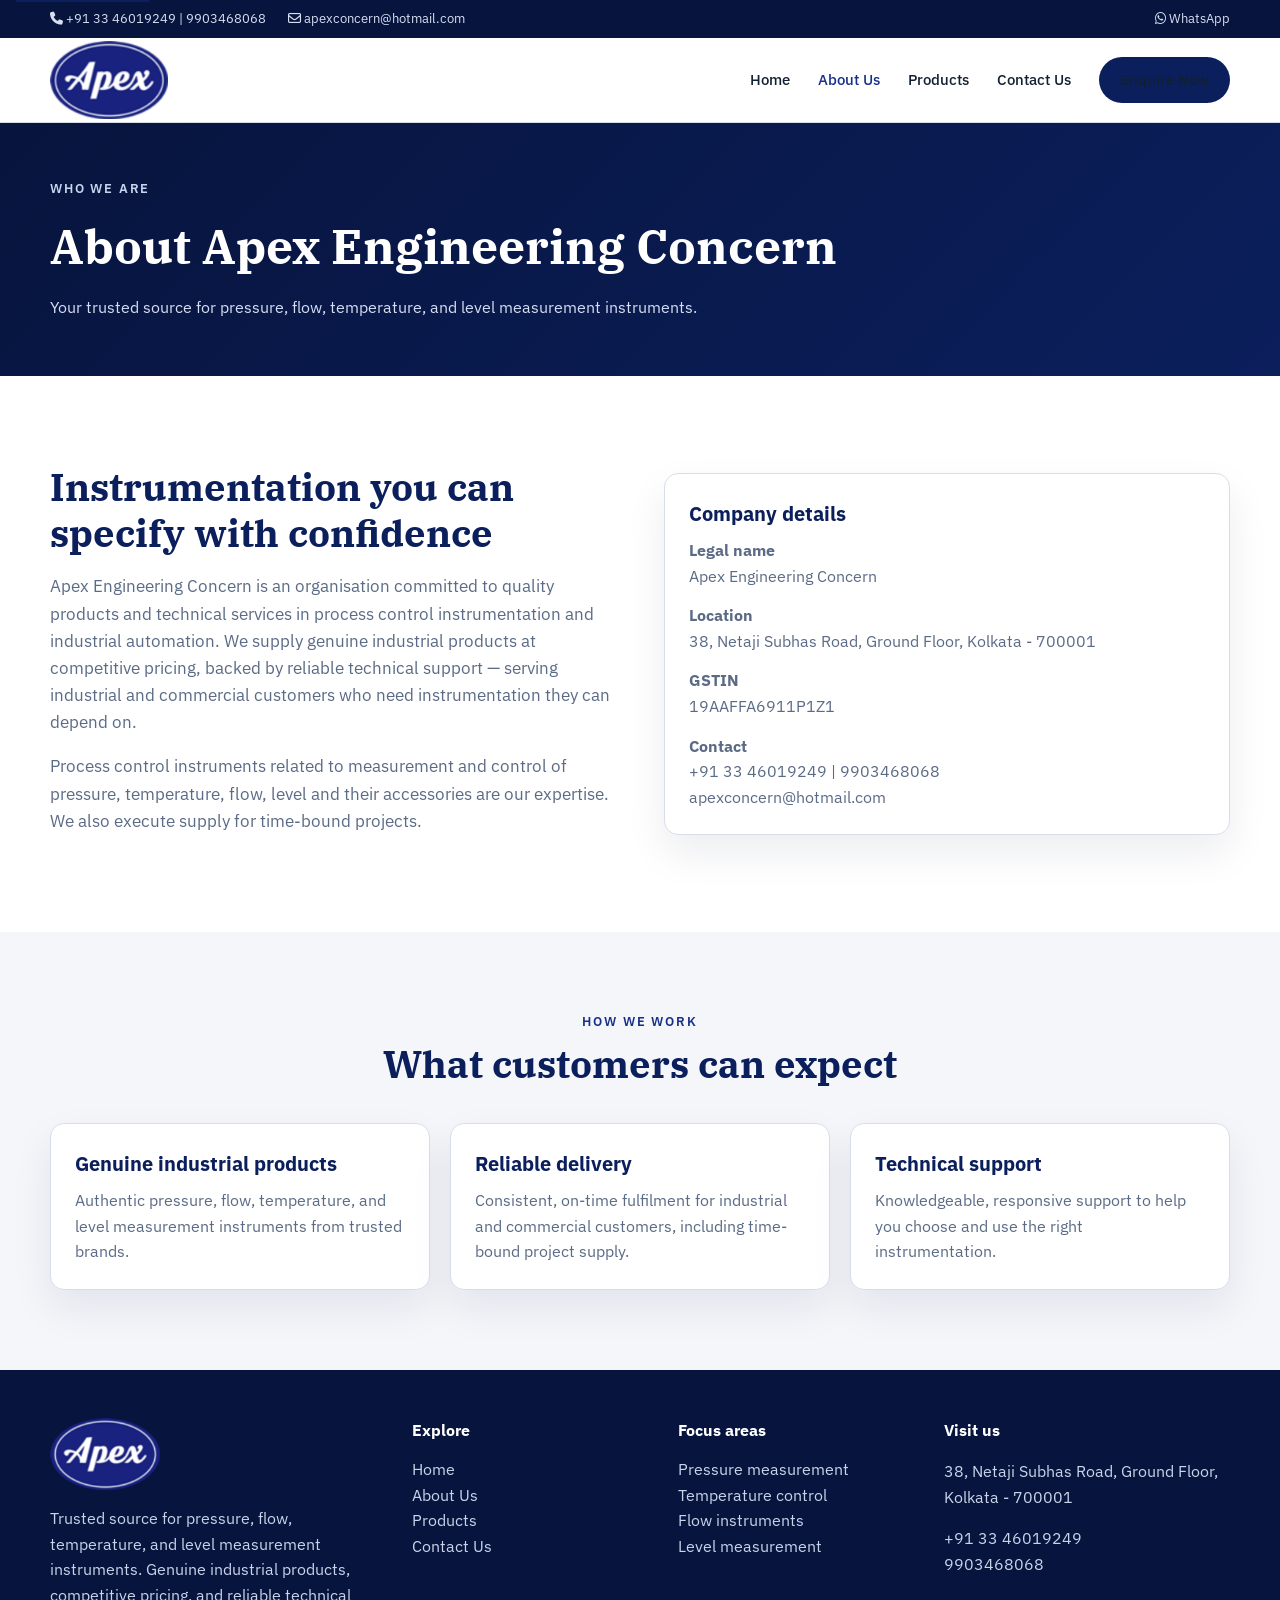
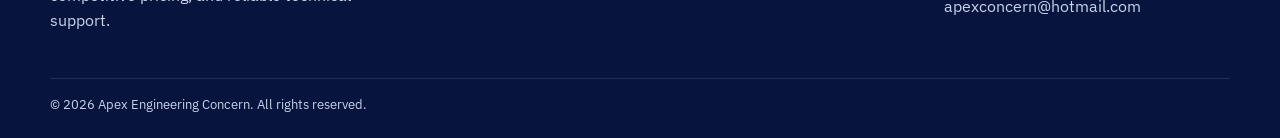
==== about.html @ d2f8d73d "Initial Push" ====
<!DOCTYPE html>
<html lang="en">
<head>
  <meta charset="UTF-8">
  <meta name="viewport" content="width=device-width, initial-scale=1.0">
  <meta name="description" content="About Apex Engineering Concern — Kolkata supplier of pressure, flow, temperature and level measurement instruments.">
  <title>About Us | Apex Engineering Concern</title>
  <link rel="icon" type="image/png" href="images/brand/favicon.png">
  <link rel="preconnect" href="https://fonts.googleapis.com">
  <link rel="preconnect" href="https://fonts.gstatic.com" crossorigin>
  <link href="https://fonts.googleapis.com/css2?family=IBM+Plex+Sans:wght@400;500;600;700&family=IBM+Plex+Serif:wght@500;600&display=swap" rel="stylesheet">
  <link rel="stylesheet" href="https://cdnjs.cloudflare.com/ajax/libs/font-awesome/6.5.2/css/all.min.css">
  <link rel="stylesheet" href="css/style.css">
</head>
<body data-page="about">
  <div id="site-header"></div>

  <main id="main">
    <section class="page-hero">
      <div class="container">
        <div class="kicker" style="color:#c9d4ee;">Who we are</div>
        <h1>About Apex Engineering Concern</h1>
        <p>Your trusted source for pressure, flow, temperature, and level measurement instruments.</p>
      </div>
    </section>

    <section class="section">
      <div class="container split">
        <div>
          <h2>Instrumentation you can specify with confidence</h2>
          <p class="lead">Apex Engineering Concern is an organisation committed to quality products and technical services in process control instrumentation and industrial automation. We supply genuine industrial products at competitive pricing, backed by reliable technical support — serving industrial and commercial customers who need instrumentation they can depend on.</p>
          <p class="lead">Process control instruments related to measurement and control of pressure, temperature, flow, level and their accessories are our expertise. We also execute supply for time-bound projects.</p>
        </div>
        <div class="card info-card">
          <h3>Company details</h3>
          <p><strong>Legal name</strong><br>Apex Engineering Concern</p>
          <p style="margin-top:14px;"><strong>Location</strong><br>38, Netaji Subhas Road, Ground Floor, Kolkata - 700001</p>
          <p style="margin-top:14px;"><strong>GSTIN</strong><br>19AAFFA6911P1Z1</p>
          <p style="margin-top:14px;"><strong>Contact</strong><br>+91 33 46019249 | 9903468068<br>apexconcern@hotmail.com</p>
        </div>
      </div>
    </section>

    <section class="section bg-paper">
      <div class="container">
        <div class="section-head center">
          <div class="kicker">How we work</div>
          <h2>What customers can expect</h2>
        </div>
        <div class="cards-3">
          <article class="card capability">
            <h3>Genuine industrial products</h3>
            <p>Authentic pressure, flow, temperature, and level measurement instruments from trusted brands.</p>
          </article>
          <article class="card capability">
            <h3>Reliable delivery</h3>
            <p>Consistent, on-time fulfilment for industrial and commercial customers, including time-bound project supply.</p>
          </article>
          <article class="card capability">
            <h3>Technical support</h3>
            <p>Knowledgeable, responsive support to help you choose and use the right instrumentation.</p>
          </article>
        </div>
      </div>
    </section>
  </main>

  <div id="site-footer"></div>
  <script src="js/main.js"></script>
</body>
</html>
---- css/style.css ----
:root {
  --navy: #0b1f5c;
  --navy-deep: #07143d;
  --navy-mid: #16308a;
  --blue: #1d4ed8;
  --steel: #5b6b86;
  --ink: #122033;
  --paper: #f4f6fa;
  --line: #d8dee9;
  --white: #ffffff;
  --accent: #c9a227;
  --radius: 14px;
  --shadow: 0 18px 40px rgba(7, 20, 61, 0.08);
  --container: 1180px;
  --header-h: 84px;
  --font: "IBM Plex Sans", "Segoe UI", sans-serif;
  --serif: "IBM Plex Serif", Georgia, serif;
}

*,
*::before,
*::after {
  box-sizing: border-box;
}

html {
  scroll-behavior: smooth;
}

body {
  margin: 0;
  font-family: var(--font);
  color: var(--ink);
  background: var(--white);
  line-height: 1.6;
}

img {
  max-width: 100%;
  display: block;
}

a {
  color: inherit;
  text-decoration: none;
}

ul {
  margin: 0;
  padding: 0;
  list-style: none;
}

button,
input,
select,
textarea {
  font: inherit;
}

.container {
  width: min(calc(100% - 40px), var(--container));
  margin-inline: auto;
}

.skip-link {
  position: absolute;
  left: 16px;
  top: -40px;
  z-index: 100;
  background: var(--navy);
  color: var(--white);
  padding: 8px 12px;
}

.skip-link:focus {
  top: 12px;
}

/* Top bar */
.topbar {
  background: var(--navy-deep);
  color: #d7def0;
  font-size: 13px;
}

.topbar-inner {
  display: flex;
  justify-content: space-between;
  gap: 16px;
  align-items: center;
  min-height: 38px;
}

.topbar a:hover {
  color: var(--white);
}

.topbar-links {
  display: flex;
  gap: 22px;
  flex-wrap: wrap;
}

/* Header */
.site-header {
  position: sticky;
  top: 0;
  z-index: 50;
  background: rgba(255, 255, 255, 0.96);
  backdrop-filter: blur(10px);
  border-bottom: 1px solid var(--line);
}

.header-inner {
  display: flex;
  align-items: center;
  justify-content: space-between;
  min-height: var(--header-h);
  gap: 24px;
}

.brand {
  display: flex;
  align-items: center;
  gap: 12px;
}

.brand img {
  width: 118px;
  height: auto;
}

.brand-copy {
  display: none;
}

.brand-name {
  font-family: var(--serif);
  font-size: 17px;
  font-weight: 600;
  color: var(--navy);
  line-height: 1.2;
}

.brand-tag {
  font-size: 12px;
  color: var(--steel);
}

.nav-toggle {
  display: none;
  width: 42px;
  height: 42px;
  border: 1px solid var(--line);
  background: var(--white);
  border-radius: 10px;
  cursor: pointer;
}

.nav-toggle span,
.nav-toggle span::before,
.nav-toggle span::after {
  display: block;
  width: 18px;
  height: 2px;
  background: var(--navy);
  margin: 0 auto;
  position: relative;
}

.nav-toggle span::before,
.nav-toggle span::after {
  content: "";
  position: absolute;
  left: 0;
}

.nav-toggle span::before {
  top: -6px;
}

.nav-toggle span::after {
  top: 6px;
}

.site-nav {
  display: flex;
  align-items: center;
  gap: 28px;
}

.site-nav a {
  font-size: 15px;
  font-weight: 500;
  color: var(--ink);
}

.site-nav a:hover,
.site-nav a.is-active {
  color: var(--navy-mid);
}

.btn {
  display: inline-flex;
  align-items: center;
  justify-content: center;
  gap: 8px;
  min-height: 46px;
  padding: 0 20px;
  border-radius: 999px;
  border: 1px solid transparent;
  font-weight: 600;
  cursor: pointer;
  transition: 0.2s ease;
}

.btn-primary {
  background: var(--navy);
  color: var(--white);
}

.btn-primary:hover {
  background: var(--navy-mid);
}

.btn-ghost {
  border-color: rgba(255, 255, 255, 0.35);
  color: var(--white);
}

.btn-ghost:hover {
  background: rgba(255, 255, 255, 0.1);
}

.btn-outline {
  border-color: var(--navy);
  color: var(--navy);
  background: transparent;
}

.btn-outline:hover {
  background: var(--navy);
  color: var(--white);
}

.btn-light {
  background: var(--white);
  color: var(--navy);
}

/* Hero */
.hero {
  position: relative;
  background:
    radial-gradient(circle at 80% 20%, rgba(29, 78, 216, 0.28), transparent 28%),
    linear-gradient(135deg, var(--navy-deep) 0%, var(--navy) 58%, #1a3a8f 100%);
  color: var(--white);
  overflow: hidden;
}

.hero::after {
  content: "";
  position: absolute;
  inset: 0;
  background-image: linear-gradient(rgba(255, 255, 255, 0.04) 1px, transparent 1px),
    linear-gradient(90deg, rgba(255, 255, 255, 0.04) 1px, transparent 1px);
  background-size: 42px 42px;
  pointer-events: none;
}

.hero-inner {
  position: relative;
  z-index: 1;
  display: grid;
  grid-template-columns: 1.15fr 0.85fr;
  gap: 48px;
  align-items: center;
  padding: 84px 0 72px;
}

.eyebrow {
  display: inline-block;
  margin-bottom: 14px;
  padding: 6px 12px;
  border: 1px solid rgba(255, 255, 255, 0.22);
  border-radius: 999px;
  font-size: 12px;
  letter-spacing: 0.12em;
  text-transform: uppercase;
  color: #d7e3ff;
}

.hero h1 {
  margin: 0 0 16px;
  font-family: var(--serif);
  font-size: clamp(34px, 5vw, 56px);
  line-height: 1.12;
  font-weight: 600;
}

.hero p {
  margin: 0 0 28px;
  max-width: 560px;
  color: #d5def3;
  font-size: 18px;
}

.hero-actions {
  display: flex;
  flex-wrap: wrap;
  gap: 12px;
}

.hero-panel {
  background: rgba(255, 255, 255, 0.08);
  border: 1px solid rgba(255, 255, 255, 0.14);
  border-radius: 20px;
  padding: 22px;
  backdrop-filter: blur(8px);
}

.hero-grid {
  display: grid;
  grid-template-columns: 1fr 1fr;
  gap: 12px;
}

.stat {
  background: rgba(7, 20, 61, 0.28);
  border-radius: 14px;
  padding: 16px;
}

.stat strong {
  display: block;
  font-size: 22px;
  margin-bottom: 4px;
}

.stat span {
  font-size: 13px;
  color: #c9d4ee;
}

/* Sections */
.section {
  padding: 80px 0;
}

.section-head {
  max-width: 680px;
  margin-bottom: 36px;
}

.section-head.center {
  margin-inline: auto;
  text-align: center;
}

.kicker {
  color: var(--navy-mid);
  font-size: 13px;
  font-weight: 600;
  letter-spacing: 0.14em;
  text-transform: uppercase;
}

h2 {
  margin: 8px 0 12px;
  font-family: var(--serif);
  font-size: clamp(28px, 3vw, 40px);
  line-height: 1.2;
  color: var(--navy);
}

.lead {
  color: var(--steel);
  font-size: 17px;
}

.bg-paper {
  background: var(--paper);
}

.cards-4,
.cards-3,
.cards-2 {
  display: grid;
  gap: 20px;
}

.cards-4 {
  grid-template-columns: repeat(4, 1fr);
}

.cards-3 {
  grid-template-columns: repeat(3, 1fr);
}

.cards-2 {
  grid-template-columns: repeat(2, 1fr);
}

.card {
  background: var(--white);
  border: 1px solid var(--line);
  border-radius: var(--radius);
  box-shadow: var(--shadow);
}

.capability {
  padding: 24px;
}

.capability-icon {
  width: 46px;
  height: 46px;
  display: grid;
  place-items: center;
  margin-bottom: 16px;
  border-radius: 12px;
  background: #e8eefc;
  color: var(--navy);
  font-weight: 700;
}

.capability h3,
.product-card h3,
.info-card h3 {
  margin: 0 0 8px;
  font-size: 20px;
  color: var(--navy);
}

.capability p,
.product-card p,
.info-card p {
  margin: 0;
  color: var(--steel);
}

.product-card {
  overflow: hidden;
  display: flex;
  flex-direction: column;
}

.product-media {
  height: 210px;
  background: #eef2f8;
  display: grid;
  place-items: center;
  padding: 18px;
}

.product-media img {
  max-height: 174px;
  width: auto;
  object-fit: contain;
}

.product-body {
  padding: 20px 20px 22px;
  display: flex;
  flex-direction: column;
  gap: 10px;
  flex: 1;
}

.product-cat {
  font-size: 12px;
  font-weight: 600;
  letter-spacing: 0.08em;
  text-transform: uppercase;
  color: var(--navy-mid);
}

.product-body .btn {
  margin-top: auto;
  align-self: flex-start;
}

.split {
  display: grid;
  grid-template-columns: 1fr 1fr;
  gap: 48px;
  align-items: center;
}

.checklist {
  display: grid;
  gap: 12px;
  margin-top: 22px;
}

.checklist li {
  display: flex;
  gap: 10px;
  align-items: flex-start;
}

.checklist i {
  color: var(--navy-mid);
  margin-top: 3px;
}

.page-hero {
  background: linear-gradient(135deg, var(--navy-deep), var(--navy));
  color: var(--white);
  padding: 56px 0;
}

.page-hero h1 {
  margin: 8px 0 10px;
  font-family: var(--serif);
  font-size: clamp(32px, 4vw, 48px);
}

.page-hero p {
  margin: 0;
  max-width: 680px;
  color: #d5def3;
}

.info-card {
  padding: 24px;
}

.contact-grid {
  display: grid;
  grid-template-columns: 0.9fr 1.1fr;
  gap: 28px;
}

.enquiry-form {
  padding: 28px;
}

.form-row {
  display: grid;
  grid-template-columns: 1fr 1fr;
  gap: 14px;
}

.field {
  display: flex;
  flex-direction: column;
  gap: 6px;
  margin-bottom: 14px;
}

.field label {
  font-size: 14px;
  font-weight: 600;
}

.field input,
.field select,
.field textarea {
  width: 100%;
  border: 1px solid var(--line);
  border-radius: 10px;
  padding: 12px 13px;
  background: var(--white);
}

.field textarea {
  min-height: 130px;
  resize: vertical;
}

.form-note {
  display: none;
  margin-top: 12px;
  color: #0f6b3a;
  font-weight: 600;
}

.form-note.is-visible {
  display: block;
}

.map-wrap {
  margin-top: 28px;
  border-radius: var(--radius);
  overflow: hidden;
  border: 1px solid var(--line);
  min-height: 280px;
}

.map-wrap iframe {
  width: 100%;
  height: 320px;
  border: 0;
}

.site-footer {
  background: var(--navy-deep);
  color: #c9d3ea;
  padding: 48px 0 22px;
}

.footer-grid {
  display: grid;
  grid-template-columns: 1.4fr 1fr 1fr 1.2fr;
  gap: 28px;
}

.site-footer h3 {
  margin: 0 0 14px;
  color: var(--white);
  font-size: 16px;
}

.site-footer a:hover,
.site-footer p a:hover {
  color: var(--white);
}

.footer-brand img {
  width: 110px;
  margin-bottom: 14px;
}

.legal {
  margin-top: 28px;
  padding-top: 16px;
  border-top: 1px solid rgba(255, 255, 255, 0.1);
  font-size: 13px;
}

@media (max-width: 980px) {
  .hero-inner,
  .split,
  .contact-grid,
  .cards-4,
  .cards-3,
  .footer-grid {
    grid-template-columns: 1fr 1fr;
  }

  .brand-copy {
    display: block;
  }
}

@media (max-width: 760px) {
  .topbar-inner,
  .header-inner {
    min-height: auto;
  }

  .topbar-inner {
    padding: 8px 0;
    flex-direction: column;
    align-items: flex-start;
  }

  .nav-toggle {
    display: grid;
    place-items: center;
  }

  .site-nav {
    display: none;
    position: absolute;
    left: 0;
    right: 0;
    top: 100%;
    background: var(--white);
    border-bottom: 1px solid var(--line);
    padding: 16px 20px 20px;
    flex-direction: column;
    align-items: stretch;
    gap: 14px;
  }

  .site-nav.is-open {
    display: flex;
  }

  .hero-inner,
  .split,
  .contact-grid,
  .cards-4,
  .cards-3,
  .cards-2,
  .form-row,
  .footer-grid,
  .hero-grid {
    grid-template-columns: 1fr;
  }

  .hero-inner,
  .section {
    padding-top: 48px;
    padding-bottom: 48px;
  }

  .brand-copy {
    display: none;
  }
}
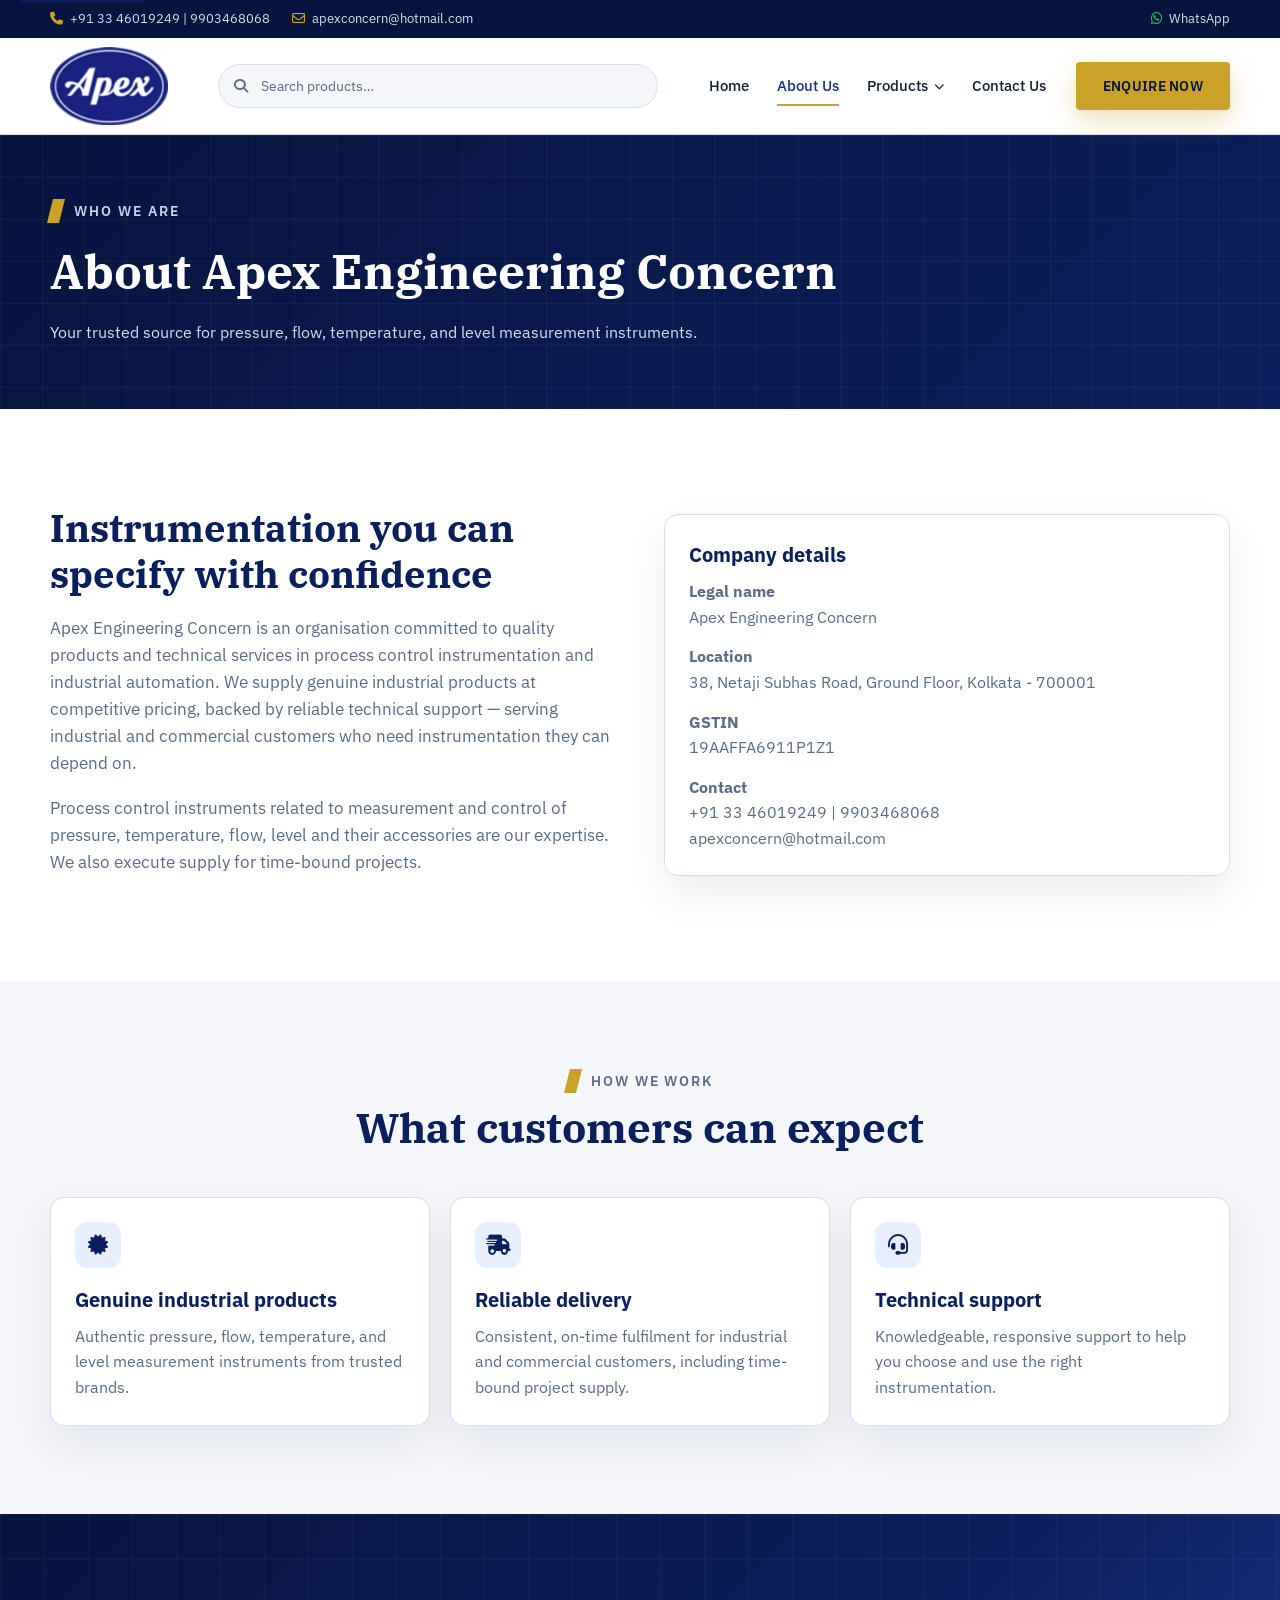
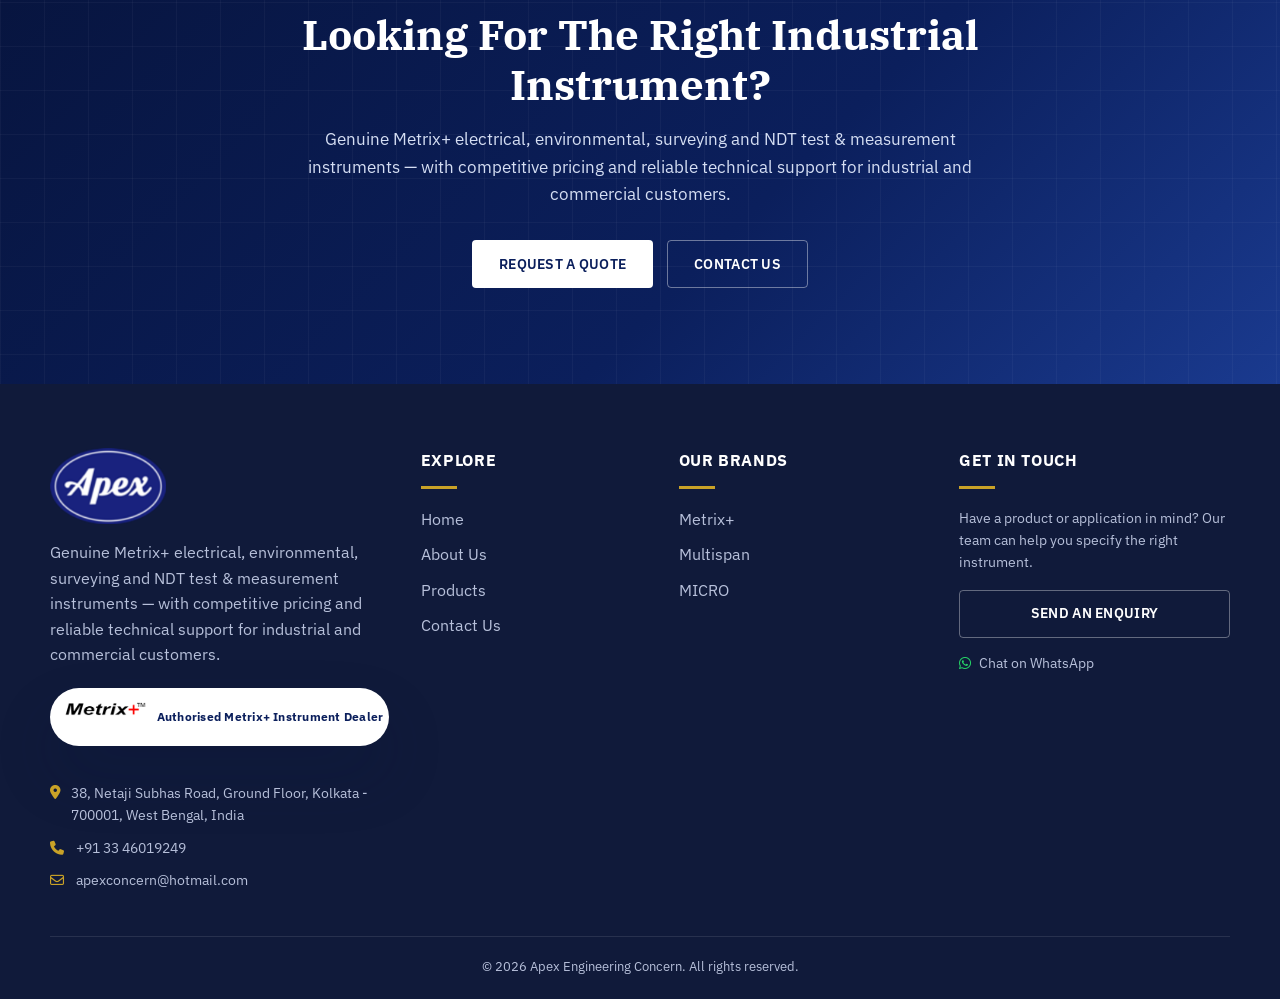
==== commit 2da85478: "updated" ====
--- a/about.html
+++ b/about.html
@@ -8,9 +8,9 @@
   <link rel="icon" type="image/png" href="images/brand/favicon.png">
   <link rel="preconnect" href="https://fonts.googleapis.com">
   <link rel="preconnect" href="https://fonts.gstatic.com" crossorigin>
-  <link href="https://fonts.googleapis.com/css2?family=IBM+Plex+Sans:wght@400;500;600;700&family=IBM+Plex+Serif:wght@500;600&display=swap" rel="stylesheet">
+  <link href="https://fonts.googleapis.com/css2?family=IBM+Plex+Sans:wght@400;500;600;700&family=IBM+Plex+Serif:wght@500;600;700&display=swap" rel="stylesheet">
   <link rel="stylesheet" href="https://cdnjs.cloudflare.com/ajax/libs/font-awesome/6.5.2/css/all.min.css">
-  <link rel="stylesheet" href="css/style.css">
+  <link rel="stylesheet" href="css/style.css?v=1788582566">
 </head>
 <body data-page="about">
   <div id="site-header"></div>
@@ -18,7 +18,7 @@
   <main id="main">
     <section class="page-hero">
       <div class="container">
-        <div class="kicker" style="color:#c9d4ee;">Who we are</div>
+        <div class="eyebrow-row"><span class="slash" aria-hidden="true"></span><span class="eyebrow-text" style="color:#c9d4ee;">Who We Are</span></div>
         <h1>About Apex Engineering Concern</h1>
         <p>Your trusted source for pressure, flow, temperature, and level measurement instruments.</p>
       </div>
@@ -43,29 +43,38 @@
 
     <section class="section bg-paper">
       <div class="container">
-        <div class="section-head center">
-          <div class="kicker">How we work</div>
+        <div class="section-heading is-center">
+          <div class="eyebrow-row"><span class="slash" aria-hidden="true"></span><span class="eyebrow-text">How We Work</span></div>
           <h2>What customers can expect</h2>
         </div>
         <div class="cards-3">
-          <article class="card capability">
+          <article class="card capability reveal">
+            <div class="capability-icon"><i class="fa-solid fa-certificate"></i></div>
             <h3>Genuine industrial products</h3>
             <p>Authentic pressure, flow, temperature, and level measurement instruments from trusted brands.</p>
           </article>
-          <article class="card capability">
+          <article class="card capability reveal" style="transition-delay:90ms">
+            <div class="capability-icon"><i class="fa-solid fa-truck-fast"></i></div>
             <h3>Reliable delivery</h3>
             <p>Consistent, on-time fulfilment for industrial and commercial customers, including time-bound project supply.</p>
           </article>
-          <article class="card capability">
+          <article class="card capability reveal" style="transition-delay:180ms">
+            <div class="capability-icon"><i class="fa-solid fa-headset"></i></div>
             <h3>Technical support</h3>
             <p>Knowledgeable, responsive support to help you choose and use the right instrumentation.</p>
           </article>
         </div>
       </div>
     </section>
+
+    <div id="cta-band-mount"></div>
   </main>
 
   <div id="site-footer"></div>
-  <script src="js/main.js"></script>
+
+  <script src="js/data.js?v=1788582566"></script>
+  <script src="js/render.js?v=1788582566"></script>
+  <script src="js/main.js?v=1788582566"></script>
+  <script src="js/interactions.js?v=1788582566"></script>
 </body>
 </html>
--- a/css/style.css
+++ b/css/style.css
@@ -9,10 +9,17 @@
   --line: #d8dee9;
   --white: #ffffff;
   --accent: #c9a227;
+  --accent-light: #e4c766;
+  --dark: #0e1730;
+  --dark-2: #101c3d;
   --radius: 14px;
+  --radius-sm: 8px;
   --shadow: 0 18px 40px rgba(7, 20, 61, 0.08);
+  --shadow-lg: 0 30px 60px rgba(7, 20, 61, 0.18);
   --container: 1180px;
-  --header-h: 84px;
+  --header-h: 96px;
+  --header-h-scrolled: 72px;
+  --ease: cubic-bezier(0.22, 1, 0.36, 1);
   --font: "IBM Plex Sans", "Segoe UI", sans-serif;
   --serif: "IBM Plex Serif", Georgia, serif;
 }
@@ -33,6 +40,7 @@
   color: var(--ink);
   background: var(--white);
   line-height: 1.6;
+  overflow-x: hidden;
 }
 
 img {
@@ -58,6 +66,10 @@
   font: inherit;
 }
 
+button {
+  cursor: pointer;
+}
+
 .container {
   width: min(calc(100% - 40px), var(--container));
   margin-inline: auto;
@@ -67,17 +79,26 @@
   position: absolute;
   left: 16px;
   top: -40px;
-  z-index: 100;
+  z-index: 200;
   background: var(--navy);
   color: var(--white);
   padding: 8px 12px;
+  border-radius: var(--radius-sm);
 }
 
 .skip-link:focus {
   top: 12px;
 }
 
-/* Top bar */
+/* ============ Section anchors offset for sticky header ============ */
+#capabilities,
+#categories,
+#featured-products,
+.category-card {
+  scroll-margin-top: var(--header-h-scrolled);
+}
+
+/* ============ Top bar ============ */
 .topbar {
   background: var(--navy-deep);
   color: #d7def0;
@@ -92,8 +113,12 @@
   min-height: 38px;
 }
 
+.topbar a {
+  transition: color 0.2s var(--ease);
+}
+
 .topbar a:hover {
-  color: var(--white);
+  color: var(--accent-light);
 }
 
 .topbar-links {
@@ -102,14 +127,29 @@
   flex-wrap: wrap;
 }
 
-/* Header */
+.topbar-links i {
+  color: var(--accent);
+  margin-right: 4px;
+}
+
+.topbar-whatsapp i {
+  color: #25d366;
+  margin-right: 4px;
+}
+
+/* ============ Header ============ */
 .site-header {
   position: sticky;
   top: 0;
-  z-index: 50;
-  background: rgba(255, 255, 255, 0.96);
+  z-index: 60;
+  background: rgba(255, 255, 255, 0.97);
   backdrop-filter: blur(10px);
   border-bottom: 1px solid var(--line);
+  transition: box-shadow 0.3s var(--ease);
+}
+
+.site-header.is-scrolled {
+  box-shadow: 0 8px 24px rgba(7, 20, 61, 0.08);
 }
 
 .header-inner {
@@ -118,17 +158,28 @@
   justify-content: space-between;
   min-height: var(--header-h);
   gap: 24px;
+  transition: min-height 0.3s var(--ease);
+}
+
+.site-header.is-scrolled .header-inner {
+  min-height: var(--header-h-scrolled);
 }
 
 .brand {
   display: flex;
   align-items: center;
   gap: 12px;
+  flex-shrink: 0;
 }
 
 .brand img {
   width: 118px;
   height: auto;
+  transition: transform 0.3s var(--ease);
+}
+
+.brand:hover img {
+  transform: scale(1.04);
 }
 
 .brand-copy {
@@ -156,6 +207,7 @@
   background: var(--white);
   border-radius: 10px;
   cursor: pointer;
+  z-index: 80;
 }
 
 .nav-toggle span,
@@ -167,6 +219,7 @@
   background: var(--navy);
   margin: 0 auto;
   position: relative;
+  transition: transform 0.25s var(--ease), opacity 0.25s var(--ease);
 }
 
 .nav-toggle span::before,
@@ -184,53 +237,188 @@
   top: 6px;
 }
 
+.nav-toggle[aria-expanded="true"] span {
+  background: transparent;
+}
+
+.nav-toggle[aria-expanded="true"] span::before {
+  top: 0;
+  transform: rotate(45deg);
+}
+
+.nav-toggle[aria-expanded="true"] span::after {
+  top: 0;
+  transform: rotate(-45deg);
+}
+
+.nav-scrim {
+  display: none;
+}
+
 .site-nav {
+  display: flex;
+  align-items: center;
+  gap: 30px;
+}
+
+.nav-list {
   display: flex;
   align-items: center;
   gap: 28px;
 }
 
-.site-nav a {
+.nav-item {
+  position: relative;
+}
+
+.nav-link {
+  display: inline-flex;
+  align-items: center;
+  gap: 6px;
   font-size: 15px;
   font-weight: 500;
   color: var(--ink);
-}
-
-.site-nav a:hover,
-.site-nav a.is-active {
+  padding: 8px 0;
+  position: relative;
+}
+
+.nav-link::after {
+  content: "";
+  position: absolute;
+  left: 0;
+  bottom: 0;
+  height: 2px;
+  width: 0;
+  background: var(--accent);
+  transition: width 0.25s var(--ease);
+}
+
+.nav-link:hover,
+.nav-link.is-active {
   color: var(--navy-mid);
 }
 
+.nav-link:hover::after,
+.nav-link.is-active::after {
+  width: 100%;
+}
+
+.nav-caret {
+  font-size: 10px;
+  transition: transform 0.25s var(--ease);
+}
+
+.nav-item.has-dropdown:hover .nav-caret,
+.nav-item.has-dropdown.is-open .nav-caret {
+  transform: rotate(180deg);
+}
+
+.nav-dropdown {
+  position: absolute;
+  top: 100%;
+  left: 0;
+  min-width: 240px;
+  background: var(--white);
+  border-radius: var(--radius-sm);
+  box-shadow: var(--shadow-lg);
+  border: 1px solid var(--line);
+  padding: 10px;
+  opacity: 0;
+  visibility: hidden;
+  transform: translateY(8px);
+  transition: opacity 0.25s var(--ease), transform 0.25s var(--ease), visibility 0.25s;
+  z-index: 70;
+}
+
+.nav-item.has-dropdown:hover .nav-dropdown,
+.nav-item.has-dropdown.is-open .nav-dropdown {
+  opacity: 1;
+  visibility: visible;
+  transform: translateY(0);
+}
+
+.nav-dropdown li a {
+  display: block;
+  padding: 10px 14px;
+  border-radius: 8px;
+  font-size: 14px;
+  color: var(--ink);
+  transition: background 0.2s var(--ease), color 0.2s var(--ease), padding-left 0.2s var(--ease);
+}
+
+.nav-dropdown li a:hover {
+  background: var(--paper);
+  color: var(--navy-mid);
+  padding-left: 18px;
+}
+
+.nav-dropdown-all {
+  border-top: 1px solid var(--line);
+  margin-top: 6px;
+  padding-top: 6px;
+}
+
+.nav-dropdown-all a {
+  color: var(--navy-mid) !important;
+  font-weight: 600;
+  display: flex !important;
+  align-items: center;
+  justify-content: space-between;
+}
+
+.nav-cta {
+  min-height: 42px;
+  padding: 0 20px;
+}
+
+/* ============ Buttons ============ */
 .btn {
   display: inline-flex;
   align-items: center;
   justify-content: center;
   gap: 8px;
-  min-height: 46px;
-  padding: 0 20px;
-  border-radius: 999px;
+  min-height: 48px;
+  padding: 0 26px;
+  border-radius: 4px;
   border: 1px solid transparent;
   font-weight: 600;
+  font-size: 14px;
+  letter-spacing: 0.02em;
+  text-transform: uppercase;
   cursor: pointer;
-  transition: 0.2s ease;
+  transition: transform 0.25s var(--ease), background 0.25s var(--ease), color 0.25s var(--ease), box-shadow 0.25s var(--ease), border-color 0.25s var(--ease);
+}
+
+.btn:hover {
+  transform: translateY(-2px);
+}
+
+.btn i {
+  transition: transform 0.25s var(--ease);
+}
+
+.btn:hover i.fa-arrow-right {
+  transform: translateX(4px);
 }
 
 .btn-primary {
-  background: var(--navy);
+  background: var(--accent);
+  color: var(--navy-deep);
+  box-shadow: 0 10px 26px rgba(201, 162, 39, 0.35);
+}
+
+.btn-primary:hover {
+  background: var(--accent-light);
+}
+
+.btn-ghost {
+  border-color: rgba(255, 255, 255, 0.4);
   color: var(--white);
 }
 
-.btn-primary:hover {
-  background: var(--navy-mid);
-}
-
-.btn-ghost {
-  border-color: rgba(255, 255, 255, 0.35);
-  color: var(--white);
-}
-
 .btn-ghost:hover {
-  background: rgba(255, 255, 255, 0.1);
+  background: rgba(255, 255, 255, 0.12);
+  border-color: rgba(255, 255, 255, 0.7);
 }
 
 .btn-outline {
@@ -244,63 +432,262 @@
   color: var(--white);
 }
 
+.btn-outline-light {
+  border-color: rgba(255, 255, 255, 0.35);
+  color: var(--white);
+  background: transparent;
+}
+
+.btn-outline-light:hover {
+  background: var(--accent);
+  border-color: var(--accent);
+  color: var(--navy-deep);
+}
+
 .btn-light {
   background: var(--white);
   color: var(--navy);
 }
 
-/* Hero */
-.hero {
+.btn-light:hover {
+  background: var(--accent);
+  color: var(--navy-deep);
+}
+
+/* ============ Section heading (small kicker + slash + big heading) ============ */
+.section-heading {
+  max-width: 700px;
+  margin-bottom: 44px;
+}
+
+.section-heading.is-center {
+  margin-inline: auto;
+  text-align: center;
+}
+
+.section-heading.is-center .eyebrow-row {
+  justify-content: center;
+}
+
+.eyebrow-row {
+  display: flex;
+  align-items: center;
+  gap: 12px;
+  margin-bottom: 10px;
+}
+
+.eyebrow-row .slash {
+  width: 12px;
+  height: 24px;
+  background: var(--accent);
+  transform: skewX(-14deg);
+  flex-shrink: 0;
+}
+
+.eyebrow-row .eyebrow-text {
+  font-size: 14px;
+  font-weight: 600;
+  letter-spacing: 0.14em;
+  text-transform: uppercase;
+  color: var(--steel);
+}
+
+.section-heading h2 {
+  margin: 0 0 10px;
+  font-family: var(--serif);
+  font-weight: 700;
+  font-size: clamp(28px, 3.4vw, 42px);
+  line-height: 1.18;
+  color: var(--navy);
+  text-transform: none;
+}
+
+.section-heading .lead {
+  color: var(--steel);
+  font-size: 17px;
+  margin: 0;
+}
+
+.section-heading.on-dark .eyebrow-text {
+  color: #b9c3de;
+}
+
+.section-heading.on-dark h2,
+.section-heading.on-dark .lead {
+  color: var(--white);
+}
+
+.section-heading.on-dark .lead {
+  color: #c3cce4;
+}
+
+/* ============ Hero slider ============ */
+.hero-slider {
   position: relative;
-  background:
-    radial-gradient(circle at 80% 20%, rgba(29, 78, 216, 0.28), transparent 28%),
-    linear-gradient(135deg, var(--navy-deep) 0%, var(--navy) 58%, #1a3a8f 100%);
+  overflow: hidden;
+  min-height: 640px;
+  background: var(--navy-deep);
+}
+
+.hero-slides {
+  position: relative;
+  min-height: 640px;
+}
+
+.hero-slide {
+  position: absolute;
+  inset: 0;
+  display: flex;
+  align-items: center;
+  opacity: 0;
+  visibility: hidden;
+  transition: opacity 0.9s var(--ease), visibility 0.9s;
   color: var(--white);
-  overflow: hidden;
-}
-
-.hero::after {
+}
+
+.hero-slide.is-active {
+  opacity: 1;
+  visibility: visible;
+  z-index: 2;
+}
+
+.hero-slide::after {
   content: "";
   position: absolute;
   inset: 0;
+  z-index: 0;
   background-image: linear-gradient(rgba(255, 255, 255, 0.04) 1px, transparent 1px),
     linear-gradient(90deg, rgba(255, 255, 255, 0.04) 1px, transparent 1px);
   background-size: 42px 42px;
   pointer-events: none;
 }
 
-.hero-inner {
+.hero-slide[data-variant="navy"] {
+  background: radial-gradient(circle at 80% 20%, rgba(29, 78, 216, 0.32), transparent 32%),
+    linear-gradient(135deg, var(--navy-deep) 0%, var(--navy) 58%, #1a3a8f 100%);
+}
+
+.hero-slide[data-variant="steel"] {
+  background: linear-gradient(120deg, #0c1c46 0%, #1c3a72 55%, #274a86 100%),
+    linear-gradient(0deg, rgba(0, 0, 0, 0.35), rgba(0, 0, 0, 0.35));
+  background-blend-mode: overlay;
+}
+
+.hero-slide[data-variant="deep"] {
+  background: radial-gradient(circle at 15% 80%, rgba(201, 162, 39, 0.14), transparent 40%),
+    linear-gradient(150deg, #060f2e 0%, #0b1f5c 65%, #142c78 100%);
+}
+
+/* Right-column product visual. Deliberately never upscales past the
+   source photo's natural resolution (width/height:auto + max caps) --
+   a small source photo simply sits smaller inside the card instead of
+   being stretched into a blurry, pixelated banner. */
+.hero-visual {
+  position: relative;
+  z-index: 1;
+  display: flex;
+  align-items: center;
+  justify-content: center;
+  min-height: 320px;
+}
+
+.hero-visual-glow {
+  position: absolute;
+  inset: 6% 10%;
+  border-radius: 50%;
+  background: radial-gradient(circle, rgba(201, 162, 39, 0.24) 0%, rgba(29, 78, 216, 0.18) 45%, transparent 72%);
+  filter: blur(6px);
+  z-index: 0;
+}
+
+.hero-visual-ring {
+  position: absolute;
+  inset: 12% 17%;
+  border: 1px dashed rgba(255, 255, 255, 0.22);
+  border-radius: 50%;
+  z-index: 0;
+  animation: heroRingSpin 40s linear infinite;
+}
+
+@keyframes heroRingSpin {
+  from { transform: rotate(0deg); }
+  to { transform: rotate(360deg); }
+}
+
+.hero-visual-card {
+  position: relative;
+  z-index: 1;
+  display: flex;
+  align-items: center;
+  justify-content: center;
+  width: 100%;
+  max-width: 380px;
+  min-height: 300px;
+  padding: 32px;
+  background: linear-gradient(160deg, rgba(255, 255, 255, 0.1), rgba(255, 255, 255, 0.03));
+  border: 1px solid rgba(255, 255, 255, 0.16);
+  border-radius: 24px;
+  backdrop-filter: blur(8px);
+  box-shadow: 0 30px 70px rgba(3, 10, 35, 0.5);
+}
+
+.hero-visual-img {
+  display: block;
+  width: auto;
+  height: auto;
+  max-width: 100%;
+  max-height: 320px;
+  margin: 0 auto;
+  filter: drop-shadow(0 20px 30px rgba(0, 0, 0, 0.4));
+}
+
+.hero-visual-placeholder {
+  display: flex;
+  align-items: center;
+  justify-content: center;
+  width: 100%;
+  height: 240px;
+  color: rgba(255, 255, 255, 0.35);
+  font-size: 48px;
+}
+
+.hero-slide-inner {
   position: relative;
   z-index: 1;
   display: grid;
-  grid-template-columns: 1.15fr 0.85fr;
-  gap: 48px;
+  grid-template-columns: 1.05fr 0.95fr;
   align-items: center;
-  padding: 84px 0 72px;
-}
-
-.eyebrow {
+  gap: 40px;
+  padding: 84px 0 96px;
+}
+
+.hero-copy {
+  max-width: 640px;
+}
+
+.hero-eyebrow.anim-item {
   display: inline-block;
-  margin-bottom: 14px;
-  padding: 6px 12px;
-  border: 1px solid rgba(255, 255, 255, 0.22);
+  margin-bottom: 16px;
+  padding: 6px 14px;
+  border: 1px solid rgba(255, 255, 255, 0.24);
   border-radius: 999px;
   font-size: 12px;
-  letter-spacing: 0.12em;
+  font-weight: 600;
+  letter-spacing: 0.14em;
   text-transform: uppercase;
   color: #d7e3ff;
 }
 
-.hero h1 {
-  margin: 0 0 16px;
+.hero-slide h1 {
+  margin: 0 0 18px;
   font-family: var(--serif);
-  font-size: clamp(34px, 5vw, 56px);
+  font-size: clamp(32px, 5vw, 58px);
   line-height: 1.12;
   font-weight: 600;
 }
 
-.hero p {
-  margin: 0 0 28px;
+.hero-slide p {
+  margin: 0 0 30px;
   max-width: 560px;
   color: #d5def3;
   font-size: 18px;
@@ -309,53 +696,221 @@
 .hero-actions {
   display: flex;
   flex-wrap: wrap;
-  gap: 12px;
-}
-
-.hero-panel {
-  background: rgba(255, 255, 255, 0.08);
-  border: 1px solid rgba(255, 255, 255, 0.14);
-  border-radius: 20px;
-  padding: 22px;
-  backdrop-filter: blur(8px);
-}
-
-.hero-grid {
+  gap: 14px;
+}
+
+/* Entrance animation: children fade + rise in with stagger, replayed
+   every time .is-active is (re)applied to the slide by hero-slider.js */
+.anim-item {
+  opacity: 0;
+  transform: translateY(24px);
+}
+
+.hero-slide.is-active .anim-item {
+  animation: heroFadeUp 0.8s var(--ease) forwards;
+}
+
+.hero-slide.is-active .anim-item[data-anim="1"] { animation-delay: 0.15s; }
+.hero-slide.is-active .anim-item[data-anim="2"] { animation-delay: 0.3s; }
+.hero-slide.is-active .anim-item[data-anim="3"] { animation-delay: 0.46s; }
+.hero-slide.is-active .anim-item[data-anim="4"] { animation-delay: 0.62s; }
+
+@keyframes heroFadeUp {
+  from { opacity: 0; transform: translateY(24px); }
+  to { opacity: 1; transform: translateY(0); }
+}
+
+.hero-arrow {
+  position: absolute;
+  top: 50%;
+  transform: translateY(-50%);
+  z-index: 5;
+  width: 48px;
+  height: 48px;
+  border-radius: 50%;
+  border: 1px solid rgba(255, 255, 255, 0.3);
+  background: rgba(7, 20, 61, 0.35);
+  color: var(--white);
   display: grid;
-  grid-template-columns: 1fr 1fr;
-  gap: 12px;
-}
-
-.stat {
-  background: rgba(7, 20, 61, 0.28);
-  border-radius: 14px;
-  padding: 16px;
-}
-
-.stat strong {
+  place-items: center;
+  transition: background 0.25s var(--ease), border-color 0.25s var(--ease), transform 0.25s var(--ease);
+}
+
+.hero-arrow:hover {
+  background: var(--accent);
+  border-color: var(--accent);
+  color: var(--navy-deep);
+}
+
+.hero-arrow-prev { left: 24px; }
+.hero-arrow-next { right: 24px; }
+
+.hero-dots {
+  position: absolute;
+  bottom: 26px;
+  left: 0;
+  right: 0;
+  z-index: 5;
+  display: flex;
+  justify-content: center;
+  gap: 10px;
+}
+
+.hero-dot {
+  width: 10px;
+  height: 10px;
+  border-radius: 50%;
+  border: 1px solid rgba(255, 255, 255, 0.6);
+  background: transparent;
+  padding: 0;
+  transition: background 0.25s var(--ease), width 0.25s var(--ease), border-radius 0.25s var(--ease);
+}
+
+.hero-dot.is-active {
+  background: var(--accent);
+  border-color: var(--accent);
+  width: 26px;
+  border-radius: 6px;
+}
+
+/* ============ Brand badge (Metrix+ authorised-dealer pill) ============ */
+.brand-badge {
+  display: inline-flex;
+  align-items: center;
+  gap: 10px;
+  background: var(--white);
+  border-radius: 999px;
+  padding: 10px 18px 10px 12px;
+  box-shadow: var(--shadow-lg);
+}
+
+.brand-badge img {
+  height: 22px;
+  width: auto;
   display: block;
+}
+
+.brand-badge span {
+  font-size: 12px;
+  font-weight: 700;
+  letter-spacing: 0.02em;
+  color: var(--navy);
+  white-space: nowrap;
+}
+
+.hero-badge {
+  position: absolute;
+  right: max(24px, calc((100% - 1180px) / 2 + 24px));
+  bottom: 78px;
+  z-index: 6;
+}
+
+.footer-metrix-badge {
+  margin: 4px 0 18px;
+}
+
+/* ============ Feature boxes (post-hero, 3 columns) ============ */
+.feature-boxes {
+  background: var(--dark);
+  position: relative;
+}
+
+.feature-grid {
+  display: grid;
+  grid-template-columns: repeat(3, 1fr);
+}
+
+.feature-box {
+  padding: 44px 34px;
+  text-align: center;
+  color: #cfd6e8;
+  border-right: 1px solid rgba(255, 255, 255, 0.08);
+}
+
+.feature-box:last-child {
+  border-right: none;
+  background: linear-gradient(160deg, rgba(201, 162, 39, 0.14), transparent 70%);
+}
+
+.feature-icon {
+  width: 60px;
+  height: 60px;
+  margin: 0 auto 18px;
+  border-radius: 50%;
+  display: grid;
+  place-items: center;
+  background: rgba(255, 255, 255, 0.06);
+  color: var(--accent);
   font-size: 22px;
-  margin-bottom: 4px;
-}
-
-.stat span {
-  font-size: 13px;
-  color: #c9d4ee;
-}
-
-/* Sections */
+  transition: transform 0.3s var(--ease), background 0.3s var(--ease);
+}
+
+.feature-box:hover .feature-icon {
+  transform: translateY(-4px) scale(1.06);
+  background: rgba(201, 162, 39, 0.18);
+}
+
+.feature-box h3 {
+  margin: 0 0 10px;
+  color: var(--white);
+  font-family: var(--serif);
+  font-size: 21px;
+}
+
+.feature-box p {
+  margin: 0 0 16px;
+  color: #a9b3cc;
+  font-size: 15px;
+}
+
+.feature-meta {
+  display: inline-flex;
+  align-items: center;
+  gap: 8px;
+  color: var(--accent-light);
+  font-weight: 600;
+}
+
+.feature-meta i {
+  color: var(--accent);
+}
+
+/* ============ Reveal-on-scroll ============ */
+.reveal {
+  opacity: 0;
+  transform: translateY(26px);
+  transition: opacity 0.7s var(--ease), transform 0.7s var(--ease);
+}
+
+.reveal.is-visible {
+  opacity: 1;
+  transform: translateY(0);
+}
+
+/* ============ Generic sections ============ */
 .section {
-  padding: 80px 0;
-}
-
-.section-head {
-  max-width: 680px;
-  margin-bottom: 36px;
-}
-
-.section-head.center {
-  margin-inline: auto;
-  text-align: center;
+  padding: 88px 0;
+  position: relative;
+}
+
+.bg-paper {
+  background: var(--paper);
+}
+
+.section-dark {
+  background: linear-gradient(160deg, var(--navy-deep), var(--dark-2));
+  color: var(--white);
+  position: relative;
+  overflow: hidden;
+}
+
+.hero-grid-overlay {
+  position: absolute;
+  inset: 0;
+  background-image: linear-gradient(rgba(255, 255, 255, 0.035) 1px, transparent 1px),
+    linear-gradient(90deg, rgba(255, 255, 255, 0.035) 1px, transparent 1px);
+  background-size: 44px 44px;
+  pointer-events: none;
 }
 
 .kicker {
@@ -379,10 +934,287 @@
   font-size: 17px;
 }
 
-.bg-paper {
-  background: var(--paper);
-}
-
+/* ============ Category showcase — slow auto-scrolling carousel ============ */
+.category-carousel {
+  overflow: hidden;
+  -webkit-mask-image: linear-gradient(90deg, transparent, #000 4%, #000 96%, transparent);
+  mask-image: linear-gradient(90deg, transparent, #000 4%, #000 96%, transparent);
+}
+
+.category-track {
+  display: flex;
+  gap: 28px;
+  width: max-content;
+  animation: category-scroll 50s linear infinite;
+}
+
+.category-carousel:hover .category-track {
+  animation-play-state: paused;
+}
+
+@keyframes category-scroll {
+  from { transform: translateX(0); }
+  to { transform: translateX(-50%); }
+}
+
+@media (prefers-reduced-motion: reduce) {
+  .category-track {
+    animation: none;
+  }
+}
+
+.category-card {
+  display: flex;
+  flex-direction: column;
+  flex: 0 0 300px;
+  width: 300px;
+  background: var(--white);
+  border-radius: var(--radius);
+  overflow: hidden;
+  border: 1px solid var(--line);
+  box-shadow: var(--shadow);
+  transition: transform 0.35s var(--ease), box-shadow 0.35s var(--ease);
+}
+
+.category-card:hover {
+  transform: translateY(-6px);
+  box-shadow: var(--shadow-lg);
+}
+
+.category-media {
+  position: relative;
+  display: block;
+  aspect-ratio: 1 / 1;
+  overflow: hidden;
+  background: #eef2f8;
+}
+
+.category-media img {
+  position: absolute;
+  inset: 26px;
+  width: calc(100% - 52px);
+  height: calc(100% - 52px);
+  object-fit: contain !important;
+  transition: transform 0.6s var(--ease);
+}
+
+/* Image itself no longer zooms on hover -- .category-card:hover already
+   lifts the whole card (translateY), which is enough motion without ever
+   scaling the photo past its padded box and getting clipped. */
+
+.category-body {
+  padding: 26px 26px 28px;
+  display: flex;
+  flex-direction: column;
+  gap: 8px;
+  flex: 1;
+}
+
+.category-count {
+  font-size: 12px;
+  font-weight: 700;
+  letter-spacing: 0.08em;
+  text-transform: uppercase;
+  color: var(--accent);
+}
+
+.category-body h3 {
+  margin: 0;
+  font-size: 21px;
+  font-family: var(--serif);
+  color: var(--navy);
+}
+
+.category-body p {
+  margin: 0;
+  color: var(--steel);
+  flex: 1;
+}
+
+.card-link {
+  display: inline-flex;
+  align-items: center;
+  gap: 8px;
+  margin-top: 8px;
+  font-weight: 600;
+  color: var(--navy-mid);
+  transition: gap 0.25s var(--ease);
+}
+
+.card-link i {
+  transition: transform 0.25s var(--ease);
+}
+
+.card-link:hover i {
+  transform: translateX(4px);
+}
+
+/* ============ Capability alternating rows ============ */
+.capability-rows {
+  display: flex;
+  flex-direction: column;
+  gap: 56px;
+}
+
+.capability-row {
+  display: grid;
+  grid-template-columns: 0.9fr 1.1fr;
+  gap: 48px;
+  align-items: center;
+}
+
+.capability-row.is-reverse {
+  grid-template-columns: 1.1fr 0.9fr;
+}
+
+.capability-row.is-reverse .capability-media {
+  order: 2;
+}
+
+.capability-media {
+  position: relative;
+  display: block;
+  border-radius: var(--radius);
+  overflow: hidden;
+  aspect-ratio: 5 / 4;
+  box-shadow: var(--shadow);
+  background: #eef2f8;
+}
+
+.capability-media img {
+  position: absolute;
+  inset: 34px;
+  width: calc(100% - 68px);
+  height: calc(100% - 68px);
+  object-fit: contain !important;
+  transition: transform 0.6s var(--ease);
+}
+
+/* No image zoom on hover here either -- see the same note above the
+   .category-media rule; avoids ever clipping the product photo. */
+
+.capability-icon {
+  width: 52px;
+  height: 52px;
+  border-radius: 12px;
+  display: grid;
+  place-items: center;
+  background: #e8eefc;
+  color: var(--navy);
+  font-size: 20px;
+  margin-bottom: 16px;
+}
+
+.capability-copy h3 {
+  margin: 0 0 10px;
+  font-family: var(--serif);
+  font-size: 26px;
+  color: var(--navy);
+}
+
+.capability-copy p {
+  margin: 0;
+  color: var(--steel);
+  font-size: 16px;
+}
+
+/* ============ Why choose us ============ */
+.strength-grid {
+  display: grid;
+  grid-template-columns: repeat(3, 1fr);
+  gap: 24px;
+}
+
+.strength-card {
+  padding: 30px 26px;
+  border-radius: var(--radius);
+  border: 1px solid var(--line);
+  border-top: 3px solid var(--accent);
+  background: var(--white);
+  box-shadow: var(--shadow);
+  transition: transform 0.3s var(--ease), box-shadow 0.3s var(--ease);
+}
+
+.strength-card:hover {
+  transform: translateY(-6px);
+  box-shadow: var(--shadow-lg);
+}
+
+.strength-icon {
+  width: 48px;
+  height: 48px;
+  border-radius: 12px;
+  display: grid;
+  place-items: center;
+  background: #e8eefc;
+  color: var(--navy);
+  font-size: 19px;
+  margin-bottom: 16px;
+}
+
+.strength-card h3 {
+  margin: 0 0 8px;
+  font-size: 19px;
+  color: var(--navy);
+}
+
+.strength-card p {
+  margin: 0;
+  color: var(--steel);
+}
+
+/* ============ Our brands strip ============ */
+.brands-strip {
+  display: flex;
+  flex-wrap: wrap;
+  justify-content: center;
+  gap: 28px;
+}
+
+.brand-tile {
+  display: flex;
+  flex-direction: column;
+  align-items: center;
+  justify-content: center;
+  gap: 16px;
+  min-width: 240px;
+  padding: 40px 56px;
+  background: var(--white);
+  border: 1px solid var(--line);
+  border-radius: var(--radius);
+  box-shadow: var(--shadow);
+  transition: transform 0.3s var(--ease), box-shadow 0.3s var(--ease);
+}
+
+.brand-tile:hover {
+  transform: translateY(-6px);
+  box-shadow: var(--shadow-lg);
+}
+
+.brand-tile img {
+  height: 42px;
+  width: auto;
+  max-width: 220px;
+  object-fit: contain;
+}
+
+.brand-tile-meta {
+  font-size: 12px;
+  font-weight: 700;
+  letter-spacing: 0.08em;
+  text-transform: uppercase;
+  color: var(--steel);
+}
+
+@media (max-width: 720px) {
+  .brand-tile {
+    min-width: 0;
+    width: 100%;
+    padding: 28px 32px;
+  }
+}
+
+/* ============ Cards / product cards (shared) ============ */
 .cards-4,
 .cards-3,
 .cards-2 {
@@ -390,17 +1222,9 @@
   gap: 20px;
 }
 
-.cards-4 {
-  grid-template-columns: repeat(4, 1fr);
-}
-
-.cards-3 {
-  grid-template-columns: repeat(3, 1fr);
-}
-
-.cards-2 {
-  grid-template-columns: repeat(2, 1fr);
-}
+.cards-4 { grid-template-columns: repeat(4, 1fr); }
+.cards-3 { grid-template-columns: repeat(3, 1fr); }
+.cards-2 { grid-template-columns: repeat(2, 1fr); }
 
 .card {
   background: var(--white);
@@ -413,16 +1237,10 @@
   padding: 24px;
 }
 
-.capability-icon {
+.capability-icon-old,
+.capability .capability-icon {
   width: 46px;
   height: 46px;
-  display: grid;
-  place-items: center;
-  margin-bottom: 16px;
-  border-radius: 12px;
-  background: #e8eefc;
-  color: var(--navy);
-  font-weight: 700;
 }
 
 .capability h3,
@@ -444,21 +1262,85 @@
   overflow: hidden;
   display: flex;
   flex-direction: column;
+  transition: transform 0.35s var(--ease), box-shadow 0.35s var(--ease), opacity 0.3s var(--ease);
+}
+
+.product-card:hover {
+  transform: translateY(-6px);
+  box-shadow: var(--shadow-lg);
+}
+
+.product-card.is-hidden {
+  display: none;
+}
+
+.product-card {
+  cursor: pointer;
 }
 
 .product-media {
-  height: 210px;
+  position: relative;
+}
+
+.media-hint {
+  position: absolute;
+  inset: 0;
+  display: flex;
+  align-items: center;
+  justify-content: center;
+  gap: 8px;
+  background: rgba(11, 31, 92, 0.82);
+  color: var(--white);
+  font-size: 13px;
+  font-weight: 600;
+  letter-spacing: 0.03em;
+  opacity: 0;
+  transition: opacity 0.25s var(--ease);
+  pointer-events: none;
+}
+
+.product-card:hover .media-hint {
+  opacity: 1;
+}
+
+.product-media {
+  height: 220px;
   background: #eef2f8;
-  display: grid;
-  place-items: center;
-  padding: 18px;
+  overflow: hidden;
 }
 
 .product-media img {
-  max-height: 174px;
-  width: auto;
-  object-fit: contain;
-}
+  position: absolute;
+  inset: 18px;
+  width: calc(100% - 36px);
+  height: calc(100% - 36px);
+  object-fit: contain !important;
+}
+
+.product-media.is-placeholder {
+  display: flex;
+  flex-direction: column;
+  align-items: center;
+  justify-content: center;
+  gap: 10px;
+  color: var(--steel);
+}
+
+.product-media.is-placeholder i {
+  font-size: 34px;
+  color: #c3cde0;
+}
+
+.product-media.is-placeholder span {
+  font-size: 12px;
+  font-weight: 600;
+  letter-spacing: 0.04em;
+  text-transform: uppercase;
+}
+
+/* No image zoom on hover -- .product-card:hover already lifts the card
+   and .media-hint fades in over the photo; scaling the <img> itself risked
+   clipping it against the padded, overflow-hidden media box. */
 
 .product-body {
   padding: 20px 20px 22px;
@@ -481,6 +1363,135 @@
   align-self: flex-start;
 }
 
+/* On dark sections (featured products) restyle the card to sit on navy */
+.section-dark .product-card {
+  background: rgba(255, 255, 255, 0.04);
+  border-color: rgba(255, 255, 255, 0.12);
+}
+
+.section-dark .product-card h3,
+.section-dark .capability h3 {
+  color: var(--white);
+}
+
+.section-dark .product-card p {
+  color: #b7c0da;
+}
+
+.section-dark .product-cat {
+  color: var(--accent-light);
+}
+
+/* ============ Carousel (featured products) ============ */
+.carousel {
+  overflow: hidden;
+}
+
+.carousel-track {
+  display: flex;
+  gap: 24px;
+  transition: transform 0.5s var(--ease);
+}
+
+.carousel-slide {
+  flex: 0 0 calc(33.333% - 16px);
+  min-width: 0;
+  display: flex;
+}
+
+.carousel-slide .product-card {
+  width: 100%;
+}
+
+.carousel-controls {
+  display: flex;
+  align-items: center;
+  justify-content: center;
+  gap: 20px;
+  margin-top: 32px;
+}
+
+.carousel-arrow {
+  width: 46px;
+  height: 46px;
+  border-radius: 50%;
+  border: 1px solid rgba(255, 255, 255, 0.28);
+  background: transparent;
+  color: var(--white);
+  display: grid;
+  place-items: center;
+  transition: background 0.25s var(--ease), border-color 0.25s var(--ease);
+}
+
+.carousel-arrow:hover {
+  background: var(--accent);
+  border-color: var(--accent);
+  color: var(--navy-deep);
+}
+
+.carousel-dots {
+  display: flex;
+  gap: 8px;
+}
+
+.carousel-dot {
+  width: 9px;
+  height: 9px;
+  border-radius: 50%;
+  border: 1px solid rgba(255, 255, 255, 0.5);
+  background: transparent;
+  padding: 0;
+  transition: background 0.25s var(--ease), width 0.25s var(--ease), border-radius 0.25s var(--ease);
+}
+
+.carousel-dot.is-active {
+  background: var(--accent);
+  border-color: var(--accent);
+  width: 22px;
+  border-radius: 5px;
+}
+
+.view-all-link {
+  text-align: center;
+  margin-top: 36px;
+}
+
+/* ============ Full-width CTA band ============ */
+.cta-band {
+  position: relative;
+  overflow: hidden;
+  background: linear-gradient(135deg, var(--navy-deep) 0%, var(--navy) 60%, #1a3a8f 100%);
+  color: var(--white);
+  padding: 96px 0;
+  text-align: center;
+}
+
+.cta-band-inner {
+  position: relative;
+  z-index: 1;
+  max-width: 720px;
+}
+
+.cta-band h2 {
+  color: var(--white);
+  font-size: clamp(28px, 3.6vw, 42px);
+  margin: 0 0 16px;
+}
+
+.cta-band p {
+  margin: 0 0 32px;
+  color: #d5def3;
+  font-size: 17px;
+}
+
+.cta-band-actions {
+  display: flex;
+  justify-content: center;
+  gap: 14px;
+  flex-wrap: wrap;
+}
+
+/* ============ Split / checklist / info-card (about, home) ============ */
 .split {
   display: grid;
   grid-template-columns: 1fr 1fr;
@@ -508,7 +1519,23 @@
 .page-hero {
   background: linear-gradient(135deg, var(--navy-deep), var(--navy));
   color: var(--white);
-  padding: 56px 0;
+  padding: 64px 0;
+  position: relative;
+  overflow: hidden;
+}
+
+.page-hero::after {
+  content: "";
+  position: absolute;
+  inset: 0;
+  background-image: linear-gradient(rgba(255, 255, 255, 0.04) 1px, transparent 1px),
+    linear-gradient(90deg, rgba(255, 255, 255, 0.04) 1px, transparent 1px);
+  background-size: 42px 42px;
+  pointer-events: none;
+}
+
+.page-hero .container {
+  position: relative;
 }
 
 .page-hero h1 {
@@ -527,6 +1554,476 @@
   padding: 24px;
 }
 
+/* ============ Product filters (products.html) ============ */
+.product-filters {
+  display: flex;
+  flex-wrap: wrap;
+  gap: 10px;
+  margin-bottom: 34px;
+}
+
+.filter-chip {
+  border: 1px solid var(--line);
+  background: var(--white);
+  color: var(--steel);
+  padding: 10px 20px;
+  border-radius: 999px;
+  font-size: 13px;
+  font-weight: 600;
+  letter-spacing: 0.03em;
+  text-transform: uppercase;
+  transition: background 0.25s var(--ease), color 0.25s var(--ease), border-color 0.25s var(--ease);
+}
+
+.filter-chip:hover {
+  border-color: var(--navy-mid);
+  color: var(--navy-mid);
+}
+
+.filter-chip.is-active {
+  background: var(--navy);
+  border-color: var(--navy);
+  color: var(--white);
+}
+
+.subcategory-filters {
+  margin: -18px 0 30px;
+}
+
+.subcategory-group {
+  display: none;
+  flex-wrap: wrap;
+  gap: 8px;
+  padding: 14px 16px;
+  background: var(--paper);
+  border: 1px solid var(--line);
+  border-radius: 14px;
+}
+
+.subcategory-group.is-active-group {
+  display: flex;
+}
+
+.subchip {
+  border: 1px solid var(--line);
+  background: var(--white);
+  color: var(--steel);
+  padding: 7px 15px;
+  border-radius: 999px;
+  font-size: 12px;
+  font-weight: 600;
+  letter-spacing: 0.02em;
+  transition: background 0.2s var(--ease), color 0.2s var(--ease), border-color 0.2s var(--ease);
+}
+
+.subchip:hover {
+  border-color: var(--navy-mid);
+  color: var(--navy-mid);
+}
+
+.subchip.is-active {
+  background: var(--accent);
+  border-color: var(--accent);
+  color: var(--navy-deep);
+}
+
+/* ============ Product detail modal ============ */
+.product-modal {
+  position: fixed;
+  inset: 0;
+  z-index: 200;
+  display: flex;
+  align-items: center;
+  justify-content: center;
+  padding: 24px;
+  visibility: hidden;
+  opacity: 0;
+  transition: opacity 0.25s var(--ease), visibility 0.25s;
+}
+
+.product-modal.is-open {
+  visibility: visible;
+  opacity: 1;
+}
+
+.product-modal-backdrop {
+  position: absolute;
+  inset: 0;
+  background: rgba(7, 20, 61, 0.6);
+  backdrop-filter: blur(2px);
+}
+
+.product-modal-dialog {
+  position: relative;
+  z-index: 1;
+  background: var(--white);
+  border-radius: var(--radius);
+  box-shadow: var(--shadow-lg);
+  max-width: 920px;
+  width: 100%;
+  max-height: 88vh;
+  overflow-y: auto;
+  padding: 40px;
+  transform: translateY(18px) scale(0.98);
+  transition: transform 0.3s var(--ease);
+}
+
+.product-modal.is-open .product-modal-dialog {
+  transform: translateY(0) scale(1);
+}
+
+.product-modal-close {
+  position: absolute;
+  top: 18px;
+  right: 18px;
+  width: 38px;
+  height: 38px;
+  border-radius: 50%;
+  border: 1px solid var(--line);
+  background: var(--white);
+  color: var(--navy);
+  display: grid;
+  place-items: center;
+  font-size: 16px;
+  transition: background 0.2s var(--ease), color 0.2s var(--ease);
+}
+
+.product-modal-close:hover {
+  background: var(--navy);
+  color: var(--white);
+}
+
+body.modal-open {
+  overflow: hidden;
+}
+
+.modal-grid {
+  display: grid;
+  grid-template-columns: 0.85fr 1.15fr;
+  gap: 32px;
+  align-items: start;
+}
+
+.modal-media {
+  position: relative;
+  display: grid;
+  place-items: center;
+  aspect-ratio: 1 / 1;
+  background: #eef2f8;
+  border-radius: var(--radius);
+  overflow: hidden;
+}
+
+.modal-media > img {
+  position: absolute;
+  inset: 24px;
+  width: calc(100% - 48px);
+  height: calc(100% - 48px);
+  object-fit: contain !important;
+}
+
+.modal-media.is-placeholder {
+  flex-direction: column;
+  gap: 10px;
+  color: var(--steel);
+}
+
+.modal-media.is-placeholder i {
+  font-size: 40px;
+  color: #c3cde0;
+}
+
+/* ---- Multi-image product gallery (inside the modal's media slot) ---- */
+.modal-media.modal-gallery {
+  aspect-ratio: auto;
+  display: flex;
+  flex-direction: column;
+  gap: 10px;
+  background: none;
+  border-radius: 0;
+  overflow: visible;
+}
+
+.gallery-frame {
+  position: relative;
+  width: 100%;
+  aspect-ratio: 1 / 1;
+  background: #eef2f8;
+  border-radius: var(--radius);
+  overflow: hidden;
+  flex-shrink: 0;
+}
+
+.gallery-main-img {
+  position: absolute;
+  inset: 24px;
+  width: calc(100% - 48px);
+  height: calc(100% - 48px);
+  object-fit: contain !important;
+  cursor: zoom-in;
+}
+
+.gallery-arrow {
+  position: absolute;
+  top: 50%;
+  transform: translateY(-50%);
+  z-index: 2;
+  width: 36px;
+  height: 36px;
+  border-radius: 50%;
+  border: none;
+  background: rgba(255, 255, 255, 0.92);
+  color: var(--navy);
+  display: grid;
+  place-items: center;
+  font-size: 13px;
+  box-shadow: var(--shadow);
+  transition: background 0.2s var(--ease), color 0.2s var(--ease);
+}
+
+.gallery-arrow:hover {
+  background: var(--navy);
+  color: var(--white);
+}
+
+.gallery-prev {
+  left: 10px;
+}
+
+.gallery-next {
+  right: 10px;
+}
+
+.gallery-count {
+  position: absolute;
+  bottom: 10px;
+  right: 10px;
+  z-index: 2;
+  background: rgba(7, 20, 61, 0.68);
+  color: var(--white);
+  font-size: 11px;
+  font-weight: 700;
+  letter-spacing: 0.03em;
+  padding: 4px 10px;
+  border-radius: 20px;
+}
+
+.gallery-thumbs {
+  display: flex;
+  gap: 8px;
+  overflow-x: auto;
+  padding: 2px 2px 4px;
+}
+
+.gallery-thumb {
+  flex: 0 0 56px;
+  width: 56px;
+  height: 56px;
+  padding: 0;
+  border-radius: 8px;
+  border: 2px solid var(--line);
+  background: #eef2f8;
+  overflow: hidden;
+  display: grid;
+  place-items: center;
+  cursor: pointer;
+  transition: border-color 0.2s var(--ease);
+}
+
+.gallery-thumb img {
+  width: 100%;
+  height: 100%;
+  object-fit: contain !important;
+}
+
+.gallery-thumb.is-active {
+  border-color: var(--accent);
+}
+
+.gallery-thumb:hover {
+  border-color: var(--navy-mid);
+}
+
+/* ---- Image lightbox (click a gallery's main image to enlarge) ---- */
+.image-lightbox {
+  position: fixed;
+  inset: 0;
+  z-index: 300;
+  display: flex;
+  align-items: center;
+  justify-content: center;
+  padding: 32px;
+  visibility: hidden;
+  opacity: 0;
+  transition: opacity 0.25s var(--ease), visibility 0.25s;
+}
+
+.image-lightbox.is-open {
+  visibility: visible;
+  opacity: 1;
+}
+
+.image-lightbox-backdrop {
+  position: absolute;
+  inset: 0;
+  background: rgba(7, 20, 61, 0.85);
+}
+
+.image-lightbox-img {
+  position: relative;
+  z-index: 1;
+  max-width: 100%;
+  max-height: 100%;
+  object-fit: contain;
+  border-radius: 8px;
+  box-shadow: var(--shadow-lg);
+}
+
+.image-lightbox-close {
+  position: absolute;
+  top: 22px;
+  right: 22px;
+  z-index: 2;
+  width: 42px;
+  height: 42px;
+  border-radius: 50%;
+  border: none;
+  background: rgba(255, 255, 255, 0.15);
+  color: var(--white);
+  display: grid;
+  place-items: center;
+  font-size: 18px;
+  transition: background 0.2s var(--ease);
+}
+
+.image-lightbox-close:hover {
+  background: rgba(255, 255, 255, 0.3);
+}
+
+@media (max-width: 720px) {
+  .gallery-thumb {
+    flex-basis: 48px;
+    width: 48px;
+    height: 48px;
+  }
+
+  .gallery-arrow {
+    width: 40px;
+    height: 40px;
+    font-size: 15px;
+  }
+}
+
+.modal-info h2 {
+  margin: 8px 0 12px;
+  font-family: var(--serif);
+  font-size: 26px;
+  color: var(--navy);
+  line-height: 1.2;
+}
+
+.modal-desc {
+  color: var(--steel);
+  font-size: 15px;
+  margin: 0 0 18px;
+}
+
+.modal-section {
+  margin-top: 18px;
+}
+
+.modal-section h4 {
+  margin: 0 0 10px;
+  font-size: 13px;
+  font-weight: 700;
+  letter-spacing: 0.06em;
+  text-transform: uppercase;
+  color: var(--navy-mid);
+}
+
+.modal-features {
+  list-style: none;
+  margin: 0;
+  padding: 0;
+  display: grid;
+  gap: 8px;
+}
+
+.modal-features li {
+  display: flex;
+  align-items: flex-start;
+  gap: 8px;
+  font-size: 14px;
+  color: var(--dark);
+}
+
+.modal-features i {
+  color: var(--accent);
+  margin-top: 3px;
+  font-size: 12px;
+}
+
+.modal-actions {
+  display: flex;
+  flex-wrap: wrap;
+  gap: 12px;
+  margin-top: 22px;
+}
+
+.modal-catalogue-pending {
+  display: inline-flex;
+  align-items: center;
+  gap: 8px;
+  color: var(--steel);
+  font-size: 13px;
+  font-style: italic;
+}
+
+.modal-specs-section {
+  margin-top: 28px;
+  padding-top: 24px;
+  border-top: 1px solid var(--line);
+}
+
+.modal-specs-section h4 {
+  margin: 0 0 12px;
+  font-size: 13px;
+  font-weight: 700;
+  letter-spacing: 0.06em;
+  text-transform: uppercase;
+  color: var(--navy-mid);
+}
+
+.modal-specs {
+  width: 100%;
+  border-collapse: collapse;
+  font-size: 13.5px;
+}
+
+.modal-specs tr {
+  border-bottom: 1px solid var(--line);
+}
+
+.modal-specs tr:last-child {
+  border-bottom: none;
+}
+
+.modal-specs th {
+  text-align: left;
+  padding: 9px 16px 9px 0;
+  color: var(--steel);
+  font-weight: 600;
+  width: 42%;
+  vertical-align: top;
+}
+
+.modal-specs td {
+  padding: 9px 0;
+  color: var(--dark);
+  vertical-align: top;
+}
+
+/* ============ Contact page ============ */
 .contact-grid {
   display: grid;
   grid-template-columns: 0.9fr 1.1fr;
@@ -563,6 +2060,15 @@
   border-radius: 10px;
   padding: 12px 13px;
   background: var(--white);
+  transition: border-color 0.2s var(--ease), box-shadow 0.2s var(--ease);
+}
+
+.field input:focus,
+.field select:focus,
+.field textarea:focus {
+  outline: none;
+  border-color: var(--navy-mid);
+  box-shadow: 0 0 0 3px rgba(22, 48, 138, 0.12);
 }
 
 .field textarea {
@@ -595,43 +2101,177 @@
   border: 0;
 }
 
+/* ============ Footer ============ */
 .site-footer {
-  background: var(--navy-deep);
-  color: #c9d3ea;
-  padding: 48px 0 22px;
+  background: #101a3a;
+  color: #b7c0da;
+  padding: 64px 0 22px;
 }
 
 .footer-grid {
   display: grid;
-  grid-template-columns: 1.4fr 1fr 1fr 1.2fr;
-  gap: 28px;
-}
-
-.site-footer h3 {
-  margin: 0 0 14px;
+  grid-template-columns: 1.5fr 1fr 1.1fr 1.2fr;
+  gap: 32px;
+}
+
+.footer-col h3 {
+  margin: 0 0 12px;
   color: var(--white);
   font-size: 16px;
-}
-
-.site-footer a:hover,
-.site-footer p a:hover {
+  font-weight: 700;
+  text-transform: uppercase;
+  letter-spacing: 0.04em;
+}
+
+.footer-rule {
+  display: block;
+  width: 36px;
+  height: 3px;
+  background: var(--accent);
+  margin-bottom: 18px;
+}
+
+.footer-col ul {
+  display: grid;
+  gap: 10px;
+}
+
+.footer-col a {
+  transition: color 0.2s var(--ease), padding-left 0.2s var(--ease);
+}
+
+.footer-col a:hover {
   color: var(--white);
+  padding-left: 4px;
 }
 
 .footer-brand img {
-  width: 110px;
+  width: 116px;
+  margin-bottom: 16px;
+}
+
+.footer-contact {
+  margin-top: 18px;
+  display: grid;
+  gap: 12px;
+}
+
+.footer-contact li {
+  display: flex;
+  gap: 10px;
+  align-items: flex-start;
+  font-size: 14px;
+}
+
+.footer-contact i {
+  color: var(--accent);
+  margin-top: 3px;
+  width: 16px;
+}
+
+/* Phone and email are both short, so they share one row instead of a line
+   each — only the address (which wraps) keeps its own line. */
+.footer-contact-inline {
+  flex-wrap: wrap;
+  column-gap: 20px;
+  row-gap: 8px;
+}
+
+.footer-contact-inline a {
+  display: inline-flex;
+  align-items: center;
+  gap: 10px;
+}
+
+.footer-contact-inline i {
+  margin-top: 0;
+}
+
+.footer-enquire p {
+  font-size: 14px;
+  margin: 0 0 16px;
+}
+
+.footer-enquire .btn {
+  width: 100%;
   margin-bottom: 14px;
 }
 
+.footer-whatsapp {
+  display: flex;
+  align-items: center;
+  gap: 8px;
+  font-size: 14px;
+  color: #b7c0da;
+}
+
+.footer-whatsapp i {
+  color: #25d366;
+}
+
 .legal {
-  margin-top: 28px;
-  padding-top: 16px;
+  margin-top: 44px;
+  padding-top: 20px;
   border-top: 1px solid rgba(255, 255, 255, 0.1);
   font-size: 13px;
-}
-
-@media (max-width: 980px) {
-  .hero-inner,
+  text-align: center;
+}
+
+/* ============ Back to top ============ */
+.back-to-top {
+  position: fixed;
+  right: 24px;
+  bottom: 24px;
+  width: 48px;
+  height: 48px;
+  border-radius: 50%;
+  border: none;
+  background: var(--navy);
+  color: var(--white);
+  display: grid;
+  place-items: center;
+  box-shadow: var(--shadow-lg);
+  opacity: 0;
+  visibility: hidden;
+  transform: translateY(12px);
+  transition: opacity 0.3s var(--ease), transform 0.3s var(--ease), visibility 0.3s, background 0.25s var(--ease);
+  z-index: 90;
+}
+
+.back-to-top.is-visible {
+  opacity: 1;
+  visibility: visible;
+  transform: translateY(0);
+}
+
+.back-to-top:hover {
+  background: var(--accent);
+  color: var(--navy-deep);
+}
+
+/* ============================================================
+   Responsive
+   ============================================================ */
+@media (max-width: 1200px) {
+  .container {
+    width: min(calc(100% - 32px), 960px);
+  }
+
+  .feature-grid,
+  .strength-grid {
+    grid-template-columns: repeat(2, 1fr);
+  }
+
+  .feature-box:nth-child(2) {
+    border-right: none;
+  }
+
+  .carousel-slide {
+    flex: 0 0 calc(50% - 12px);
+  }
+}
+
+@media (max-width: 992px) {
   .split,
   .contact-grid,
   .cards-4,
@@ -643,18 +2283,28 @@
   .brand-copy {
     display: block;
   }
-}
-
-@media (max-width: 760px) {
-  .topbar-inner,
-  .header-inner {
-    min-height: auto;
-  }
-
+
+  .capability-row,
+  .capability-row.is-reverse {
+    grid-template-columns: 1fr;
+  }
+
+  .capability-row.is-reverse .capability-media {
+    order: 0;
+  }
+
+  .footer-grid {
+    grid-template-columns: 1fr 1fr;
+    row-gap: 40px;
+  }
+}
+
+@media (max-width: 860px) {
   .topbar-inner {
     padding: 8px 0;
     flex-direction: column;
     align-items: flex-start;
+    gap: 6px;
   }
 
   .nav-toggle {
@@ -663,23 +2313,90 @@
   }
 
   .site-nav {
-    display: none;
-    position: absolute;
-    left: 0;
+    position: fixed;
+    top: 0;
     right: 0;
-    top: 100%;
+    height: 100vh;
+    width: min(86vw, 360px);
     background: var(--white);
-    border-bottom: 1px solid var(--line);
-    padding: 16px 20px 20px;
     flex-direction: column;
     align-items: stretch;
-    gap: 14px;
+    justify-content: flex-start;
+    padding: 96px 28px 32px;
+    gap: 22px;
+    transform: translateX(100%);
+    transition: transform 0.35s var(--ease);
+    z-index: 75;
+    overflow-y: auto;
+    box-shadow: var(--shadow-lg);
   }
 
   .site-nav.is-open {
-    display: flex;
-  }
-
+    transform: translateX(0);
+  }
+
+  .nav-list {
+    flex-direction: column;
+    align-items: stretch;
+    gap: 4px;
+  }
+
+  .nav-link {
+    padding: 14px 0;
+    border-bottom: 1px solid var(--line);
+    justify-content: space-between;
+    width: 100%;
+  }
+
+  .nav-dropdown {
+    position: static;
+    opacity: 1;
+    visibility: visible;
+    transform: none;
+    box-shadow: none;
+    border: none;
+    display: none;
+    padding: 4px 0 4px 14px;
+    transition: none;
+  }
+
+  .nav-item.has-dropdown.is-open .nav-dropdown {
+    display: block;
+  }
+
+  .nav-cta {
+    width: 100%;
+    margin-top: 8px;
+  }
+
+  body.nav-open .nav-scrim {
+    display: block;
+    position: fixed;
+    inset: 0;
+    background: rgba(7, 20, 61, 0.45);
+    z-index: 70;
+  }
+
+  body.nav-open {
+    overflow: hidden;
+  }
+
+  .hero-slider,
+  .hero-slides {
+    min-height: 560px;
+  }
+
+  .hero-arrow {
+    width: 40px;
+    height: 40px;
+  }
+
+  .hero-badge {
+    bottom: 58px;
+  }
+}
+
+@media (max-width: 768px) {
   .hero-inner,
   .split,
   .contact-grid,
@@ -688,17 +2405,808 @@
   .cards-2,
   .form-row,
   .footer-grid,
-  .hero-grid {
+  .feature-grid,
+  .strength-grid {
     grid-template-columns: 1fr;
   }
 
-  .hero-inner,
+  .category-card {
+    flex-basis: 240px;
+    width: 240px;
+  }
+
+  .category-track {
+    gap: 18px;
+  }
+
+  .feature-box {
+    border-right: none;
+    border-bottom: 1px solid rgba(255, 255, 255, 0.08);
+  }
+
+  .feature-box:last-child {
+    border-bottom: none;
+  }
+
   .section {
-    padding-top: 48px;
-    padding-bottom: 48px;
+    padding-top: 56px;
+    padding-bottom: 56px;
+  }
+
+  .hero-slider,
+  .hero-slides {
+    min-height: 520px;
+  }
+
+  .hero-slide-inner {
+    grid-template-columns: 1fr;
+    padding: 64px 0 76px;
+  }
+
+  .carousel-slide {
+    flex: 0 0 100%;
+  }
+
+  .cta-band {
+    padding: 64px 0;
   }
 
   .brand-copy {
     display: none;
   }
-}
+
+  .hero-badge {
+    display: none;
+  }
+
+  .hero-visual {
+    display: none;
+  }
+}
+
+@media (max-width: 430px) {
+  .container {
+    width: calc(100% - 28px);
+  }
+
+  .hero-slider,
+  .hero-slides {
+    min-height: 480px;
+  }
+
+  .hero-slide h1 {
+    font-size: 30px;
+  }
+
+  .hero-slide p {
+    font-size: 16px;
+  }
+
+  .product-modal-dialog {
+    padding: 28px 20px;
+  }
+
+  .modal-grid {
+    grid-template-columns: 1fr;
+  }
+
+  .modal-media {
+    aspect-ratio: 4 / 3;
+  }
+
+  .gallery-frame {
+    aspect-ratio: 4 / 3;
+  }
+
+  .btn {
+    min-height: 44px;
+    padding: 0 18px;
+    font-size: 13px;
+  }
+
+  .section-heading h2 {
+    font-size: 26px;
+  }
+
+  .hero-arrow-prev { left: 10px; }
+  .hero-arrow-next { right: 10px; }
+}
+
+/* ============ Multi-brand additions (nav, footer, filters, modal) ============ */
+
+/* Nav dropdown grows with more brands/categories. On desktop, the mega
+   variant lays brands out side by side (one column each) instead of one
+   long list, so three brands' worth of categories fit in roughly the
+   height of one; the plain single-column list (and its scroll cap) remains
+   as a fallback for a single-brand dropdown. */
+.nav-dropdown {
+  max-height: 74vh;
+  overflow-y: auto;
+}
+
+.nav-dropdown-heading {
+  padding: 10px 14px 4px;
+  font-size: 11px;
+  font-weight: 700;
+  letter-spacing: 0.08em;
+  text-transform: uppercase;
+  color: var(--steel);
+}
+
+.nav-dropdown-heading:not(:first-child) {
+  margin-top: 4px;
+  padding-top: 12px;
+  border-top: 1px solid var(--line);
+}
+
+@media (min-width: 861px) {
+  .nav-dropdown-mega {
+    left: auto;
+    right: 0;
+    width: max-content;
+    max-width: min(680px, 92vw);
+    max-height: none;
+    overflow: visible;
+    padding: 16px 18px 10px;
+  }
+
+  .nav-dropdown-mega .nav-dropdown-columns {
+    display: grid;
+    grid-template-columns: repeat(var(--col-count, 3), minmax(168px, 1fr));
+    column-gap: 28px;
+  }
+
+  .nav-dropdown-mega .nav-dropdown-heading {
+    padding: 0 10px 8px;
+  }
+
+  .nav-dropdown-mega .nav-dropdown-col li a {
+    padding: 8px 10px;
+    font-size: 13.5px;
+  }
+
+  .nav-dropdown-mega .nav-dropdown-all {
+    margin-top: 10px;
+  }
+}
+
+@media (max-width: 860px) {
+  .nav-dropdown-col + .nav-dropdown-col {
+    margin-top: 4px;
+    padding-top: 12px;
+    border-top: 1px solid var(--line);
+  }
+}
+
+/* Footer category list mirrors the same brand-heading treatment. */
+.footer-subhead {
+  font-size: 11px;
+  font-weight: 700;
+  letter-spacing: 0.08em;
+  text-transform: uppercase;
+  color: var(--accent-light);
+  margin-top: 4px;
+}
+
+.footer-subhead:first-child {
+  margin-top: 0;
+}
+
+/* Products page toolbar — brand/category/sub-category dropdowns + search,
+   replacing the old chip rows (they didn't scale past a handful of
+   sub-categories; Multispan alone has 44). */
+.product-toolbar {
+  display: flex;
+  flex-wrap: wrap;
+  align-items: stretch;
+  gap: 14px;
+  margin-bottom: 14px;
+}
+
+.toolbar-search {
+  position: relative;
+  flex: 1 1 280px;
+  display: flex;
+  align-items: center;
+}
+
+.toolbar-search-icon {
+  position: absolute;
+  left: 16px;
+  color: var(--steel);
+  font-size: 14px;
+  pointer-events: none;
+}
+
+.toolbar-search-input {
+  width: 100%;
+  min-height: 48px;
+  padding: 0 40px 0 42px;
+  border: 1px solid var(--line);
+  background: var(--white);
+  border-radius: var(--radius-sm);
+  font-family: var(--font);
+  font-size: 14px;
+  color: var(--ink);
+  transition: border-color 0.2s var(--ease), box-shadow 0.2s var(--ease);
+}
+
+.toolbar-search-input::placeholder {
+  color: var(--steel);
+}
+
+.toolbar-search-input:focus {
+  outline: none;
+  border-color: var(--navy-mid);
+  box-shadow: 0 0 0 3px rgba(22, 48, 138, 0.12);
+}
+
+.toolbar-search-input::-webkit-search-cancel-button {
+  display: none;
+}
+
+.toolbar-search-clear {
+  position: absolute;
+  right: 8px;
+  width: 28px;
+  height: 28px;
+  border: none;
+  background: transparent;
+  color: var(--steel);
+  border-radius: 50%;
+  display: grid;
+  place-items: center;
+  font-size: 13px;
+  cursor: pointer;
+  transition: background 0.2s var(--ease), color 0.2s var(--ease);
+}
+
+.toolbar-search-clear:hover {
+  background: var(--paper);
+  color: var(--navy);
+}
+
+.toolbar-selects {
+  display: flex;
+  flex-wrap: wrap;
+  align-items: stretch;
+  gap: 12px;
+}
+
+.select-wrap {
+  position: relative;
+  min-width: 190px;
+}
+
+.select-wrap select {
+  appearance: none;
+  -webkit-appearance: none;
+  width: 100%;
+  height: 48px;
+  padding: 0 38px 0 16px;
+  border: 1px solid var(--line);
+  background: var(--white);
+  border-radius: var(--radius-sm);
+  font-family: var(--font);
+  font-size: 13px;
+  font-weight: 600;
+  color: var(--ink);
+  cursor: pointer;
+  transition: border-color 0.2s var(--ease), box-shadow 0.2s var(--ease);
+}
+
+.select-wrap select:focus {
+  outline: none;
+  border-color: var(--navy-mid);
+  box-shadow: 0 0 0 3px rgba(22, 48, 138, 0.12);
+}
+
+.select-wrap select:disabled {
+  background: var(--paper);
+  color: var(--steel);
+  cursor: not-allowed;
+}
+
+.select-wrap i {
+  position: absolute;
+  right: 16px;
+  top: 50%;
+  transform: translateY(-50%);
+  font-size: 11px;
+  color: var(--steel);
+  pointer-events: none;
+}
+
+/* Combo dropdown: replaces the native <select> picker for the category and
+   sub-category filters, whose option lists grow long once every brand's
+   categories are grouped together (a native mobile picker for that list
+   takes over the full screen). The real <select> is kept for the existing
+   filter logic but visually hidden; this is the control people actually see
+   and use — a bounded, own-scroll panel with a live search box on top. */
+.select-wrap select.combo-native-select {
+  position: absolute;
+  width: 1px;
+  height: 1px;
+  padding: 0;
+  border: 0;
+  overflow: hidden;
+  opacity: 0;
+  pointer-events: none;
+}
+
+.combo-trigger {
+  appearance: none;
+  -webkit-appearance: none;
+  width: 100%;
+  height: 48px;
+  padding: 0 38px 0 16px;
+  border: 1px solid var(--line);
+  background: var(--white);
+  border-radius: var(--radius-sm);
+  font-family: var(--font);
+  font-size: 13px;
+  font-weight: 600;
+  color: var(--ink);
+  cursor: pointer;
+  display: flex;
+  align-items: center;
+  transition: border-color 0.2s var(--ease), box-shadow 0.2s var(--ease);
+}
+
+.combo-trigger-label {
+  overflow: hidden;
+  text-overflow: ellipsis;
+  white-space: nowrap;
+}
+
+.combo-trigger:focus,
+.combo-trigger[aria-expanded="true"] {
+  outline: none;
+  border-color: var(--navy-mid);
+  box-shadow: 0 0 0 3px rgba(22, 48, 138, 0.12);
+}
+
+.combo-trigger[aria-expanded="true"] i {
+  transform: translateY(-50%) rotate(180deg);
+}
+
+.combo-trigger:disabled,
+.combo-trigger.is-disabled {
+  background: var(--paper);
+  color: var(--steel);
+  cursor: not-allowed;
+}
+
+.combo-panel {
+  position: absolute;
+  z-index: 30;
+  top: calc(100% + 6px);
+  left: 0;
+  right: 0;
+  background: var(--white);
+  border: 1px solid var(--line);
+  border-radius: var(--radius-sm);
+  box-shadow: var(--shadow-lg);
+  overflow: hidden;
+  display: flex;
+  flex-direction: column;
+}
+
+.combo-search-wrap {
+  position: relative;
+  flex: 0 0 auto;
+  border-bottom: 1px solid var(--line);
+}
+
+.combo-search-wrap i {
+  position: absolute;
+  left: 14px;
+  top: 50%;
+  transform: translateY(-50%);
+  font-size: 12px;
+  color: var(--steel);
+  pointer-events: none;
+}
+
+.combo-search {
+  width: 100%;
+  height: 42px;
+  padding: 0 14px 0 36px;
+  border: none;
+  font-family: var(--font);
+  font-size: 13px;
+  color: var(--ink);
+}
+
+.combo-search:focus {
+  outline: none;
+}
+
+.combo-options {
+  overflow-y: auto;
+  max-height: min(320px, 50vh);
+  padding: 6px;
+}
+
+.combo-group + .combo-group {
+  margin-top: 4px;
+  padding-top: 4px;
+  border-top: 1px solid var(--line);
+}
+
+.combo-group-label {
+  padding: 8px 10px 4px;
+  font-size: 11px;
+  font-weight: 700;
+  letter-spacing: 0.06em;
+  text-transform: uppercase;
+  color: var(--steel);
+}
+
+.combo-option {
+  display: block;
+  width: 100%;
+  text-align: left;
+  padding: 10px 12px;
+  border: none;
+  background: transparent;
+  border-radius: 8px;
+  font-family: var(--font);
+  font-size: 13.5px;
+  font-weight: 500;
+  color: var(--ink);
+  cursor: pointer;
+}
+
+.combo-option:hover {
+  background: var(--paper);
+}
+
+.combo-option.is-active {
+  background: rgba(22, 48, 138, 0.08);
+  color: var(--navy);
+  font-weight: 700;
+}
+
+.combo-empty {
+  padding: 16px 12px;
+  text-align: center;
+  font-size: 13px;
+  color: var(--steel);
+}
+
+@media (max-width: 480px) {
+  .combo-options {
+    max-height: min(280px, 46vh);
+  }
+}
+
+.toolbar-reset {
+  display: inline-flex;
+  align-items: center;
+  gap: 8px;
+  height: 48px;
+  padding: 0 18px;
+  border: 1px solid var(--line);
+  background: var(--paper);
+  border-radius: var(--radius-sm);
+  font-size: 13px;
+  font-weight: 700;
+  color: var(--navy-mid);
+  cursor: pointer;
+  transition: background 0.2s var(--ease), border-color 0.2s var(--ease), color 0.2s var(--ease);
+}
+
+.toolbar-reset:hover {
+  background: var(--navy);
+  border-color: var(--navy);
+  color: var(--white);
+}
+
+.toolbar-meta {
+  margin: -2px 0 22px;
+  font-size: 13px;
+  color: var(--steel);
+}
+
+/* These controls declare their own "display" (flex/grid), which otherwise
+   beats the plain [hidden] attribute used to show/hide them from JS. */
+.toolbar-reset[hidden],
+.toolbar-search-clear[hidden],
+.site-search-clear[hidden],
+.combo-panel[hidden],
+.combo-group[hidden],
+.combo-option[hidden],
+.combo-empty[hidden] {
+  display: none !important;
+}
+
+/* Model badge under the modal title (Multispan products carry a base model
+   number distinct from the display name). */
+.modal-model-badge {
+  display: inline-block;
+  margin: 0 0 10px;
+  padding: 4px 12px;
+  border-radius: 999px;
+  background: var(--paper);
+  border: 1px solid var(--line);
+  color: var(--navy-mid);
+  font-size: 12px;
+  font-weight: 700;
+  letter-spacing: 0.03em;
+}
+
+/* Specification block sub-headings, for source tables that mix section
+   dividers with label/value rows (e.g. "Input", "Output", "Environmental"). */
+.modal-spec-divider {
+  margin: 18px 0 8px;
+  font-size: 12px;
+  font-weight: 700;
+  letter-spacing: 0.06em;
+  text-transform: uppercase;
+  color: var(--navy-mid);
+  padding-top: 12px;
+  border-top: 1px solid var(--line);
+}
+
+.modal-spec-divider:first-child {
+  margin-top: 0;
+  padding-top: 0;
+  border-top: none;
+}
+
+.modal-specs + .modal-spec-divider,
+.modal-table-scroll + .modal-spec-divider {
+  margin-top: 18px;
+}
+
+/* Wider variant/model comparison tables (3+ columns) get their own
+   horizontally-scrollable strip so they never break the modal's layout. */
+.modal-table-scroll {
+  overflow-x: auto;
+  margin: 4px 0 14px;
+  border: 1px solid var(--line);
+  border-radius: var(--radius-sm);
+}
+
+.modal-data-table {
+  width: 100%;
+  min-width: 480px;
+  border-collapse: collapse;
+  font-size: 13px;
+}
+
+.modal-data-table thead th {
+  background: var(--paper);
+  color: var(--navy-mid);
+  text-align: left;
+  font-weight: 700;
+  padding: 9px 14px;
+  white-space: nowrap;
+  border-bottom: 1px solid var(--line);
+}
+
+.modal-data-table tbody td {
+  padding: 9px 14px;
+  color: var(--dark);
+  border-bottom: 1px solid var(--line);
+  vertical-align: top;
+}
+
+.modal-data-table tbody tr:last-child td {
+  border-bottom: none;
+}
+
+@media (max-width: 720px) {
+  .product-toolbar {
+    flex-direction: column;
+  }
+
+  .toolbar-selects {
+    flex-direction: column;
+  }
+
+  .select-wrap {
+    min-width: 0;
+  }
+
+  .toolbar-reset {
+    justify-content: center;
+  }
+}
+
+/* ============ Site search (header) ============ */
+.site-search {
+  position: relative;
+  flex: 1 1 380px;
+  max-width: 440px;
+}
+
+.site-search-input-wrap {
+  position: relative;
+  display: flex;
+  align-items: center;
+}
+
+.site-search-icon {
+  position: absolute;
+  left: 16px;
+  color: var(--steel);
+  font-size: 14px;
+  pointer-events: none;
+}
+
+.site-search-input {
+  width: 100%;
+  min-height: 44px;
+  padding: 0 40px 0 42px;
+  border: 1px solid var(--line);
+  background: var(--paper);
+  border-radius: 999px;
+  font-family: var(--font);
+  font-size: 14px;
+  color: var(--ink);
+  transition: border-color 0.2s var(--ease), background 0.2s var(--ease), box-shadow 0.2s var(--ease);
+}
+
+.site-search-input::placeholder {
+  color: var(--steel);
+}
+
+.site-search-input:focus {
+  outline: none;
+  border-color: var(--navy-mid);
+  background: var(--white);
+  box-shadow: 0 0 0 3px rgba(22, 48, 138, 0.12);
+}
+
+.site-search-input::-webkit-search-cancel-button {
+  display: none;
+}
+
+.site-search-clear {
+  position: absolute;
+  right: 8px;
+  width: 28px;
+  height: 28px;
+  border: none;
+  background: transparent;
+  color: var(--steel);
+  border-radius: 50%;
+  display: grid;
+  place-items: center;
+  font-size: 13px;
+  cursor: pointer;
+  transition: background 0.2s var(--ease), color 0.2s var(--ease);
+}
+
+.site-search-clear:hover {
+  background: var(--line);
+  color: var(--navy);
+}
+
+.site-search-results {
+  position: absolute;
+  top: calc(100% + 10px);
+  left: 0;
+  right: 0;
+  background: var(--white);
+  border: 1px solid var(--line);
+  border-radius: var(--radius-sm);
+  box-shadow: var(--shadow-lg);
+  padding: 8px;
+  max-height: 70vh;
+  overflow-y: auto;
+  z-index: 90;
+}
+
+.search-result {
+  display: flex;
+  align-items: center;
+  gap: 12px;
+  padding: 8px;
+  border-radius: 8px;
+  transition: background 0.15s var(--ease);
+}
+
+.search-result:hover,
+.search-result.is-active {
+  background: var(--paper);
+}
+
+.search-result-media {
+  flex-shrink: 0;
+  width: 46px;
+  height: 46px;
+  border-radius: 6px;
+  background: var(--paper);
+  border: 1px solid var(--line);
+  display: grid;
+  place-items: center;
+  overflow: hidden;
+}
+
+.search-result-media img {
+  width: 100%;
+  height: 100%;
+  object-fit: contain !important;
+}
+
+.search-result-noimg {
+  color: var(--line);
+  font-size: 16px;
+}
+
+.search-result-info {
+  min-width: 0;
+  display: flex;
+  flex-direction: column;
+  gap: 2px;
+}
+
+.search-result-name {
+  font-size: 13.5px;
+  font-weight: 600;
+  color: var(--ink);
+  white-space: nowrap;
+  overflow: hidden;
+  text-overflow: ellipsis;
+}
+
+.search-result-meta {
+  font-size: 12px;
+  color: var(--steel);
+}
+
+.search-empty {
+  padding: 16px 12px;
+  font-size: 13.5px;
+  color: var(--steel);
+  text-align: center;
+}
+
+.search-view-all {
+  display: block;
+  text-align: center;
+  margin-top: 4px;
+  padding: 10px;
+  border-top: 1px solid var(--line);
+  font-size: 13px;
+  font-weight: 700;
+  color: var(--navy-mid);
+}
+
+.search-view-all:hover {
+  color: var(--accent);
+}
+
+@media (max-width: 860px) {
+  .header-inner {
+    flex-wrap: wrap;
+  }
+
+  .brand {
+    order: 1;
+  }
+
+  .nav-toggle {
+    order: 2;
+  }
+
+  .site-search {
+    order: 3;
+    flex-basis: 100%;
+    max-width: none;
+    margin-top: 4px;
+  }
+
+  .site-nav {
+    order: 4;
+  }
+}
+
+@media (max-width: 480px) {
+  .search-result-name {
+    white-space: normal;
+  }
+}
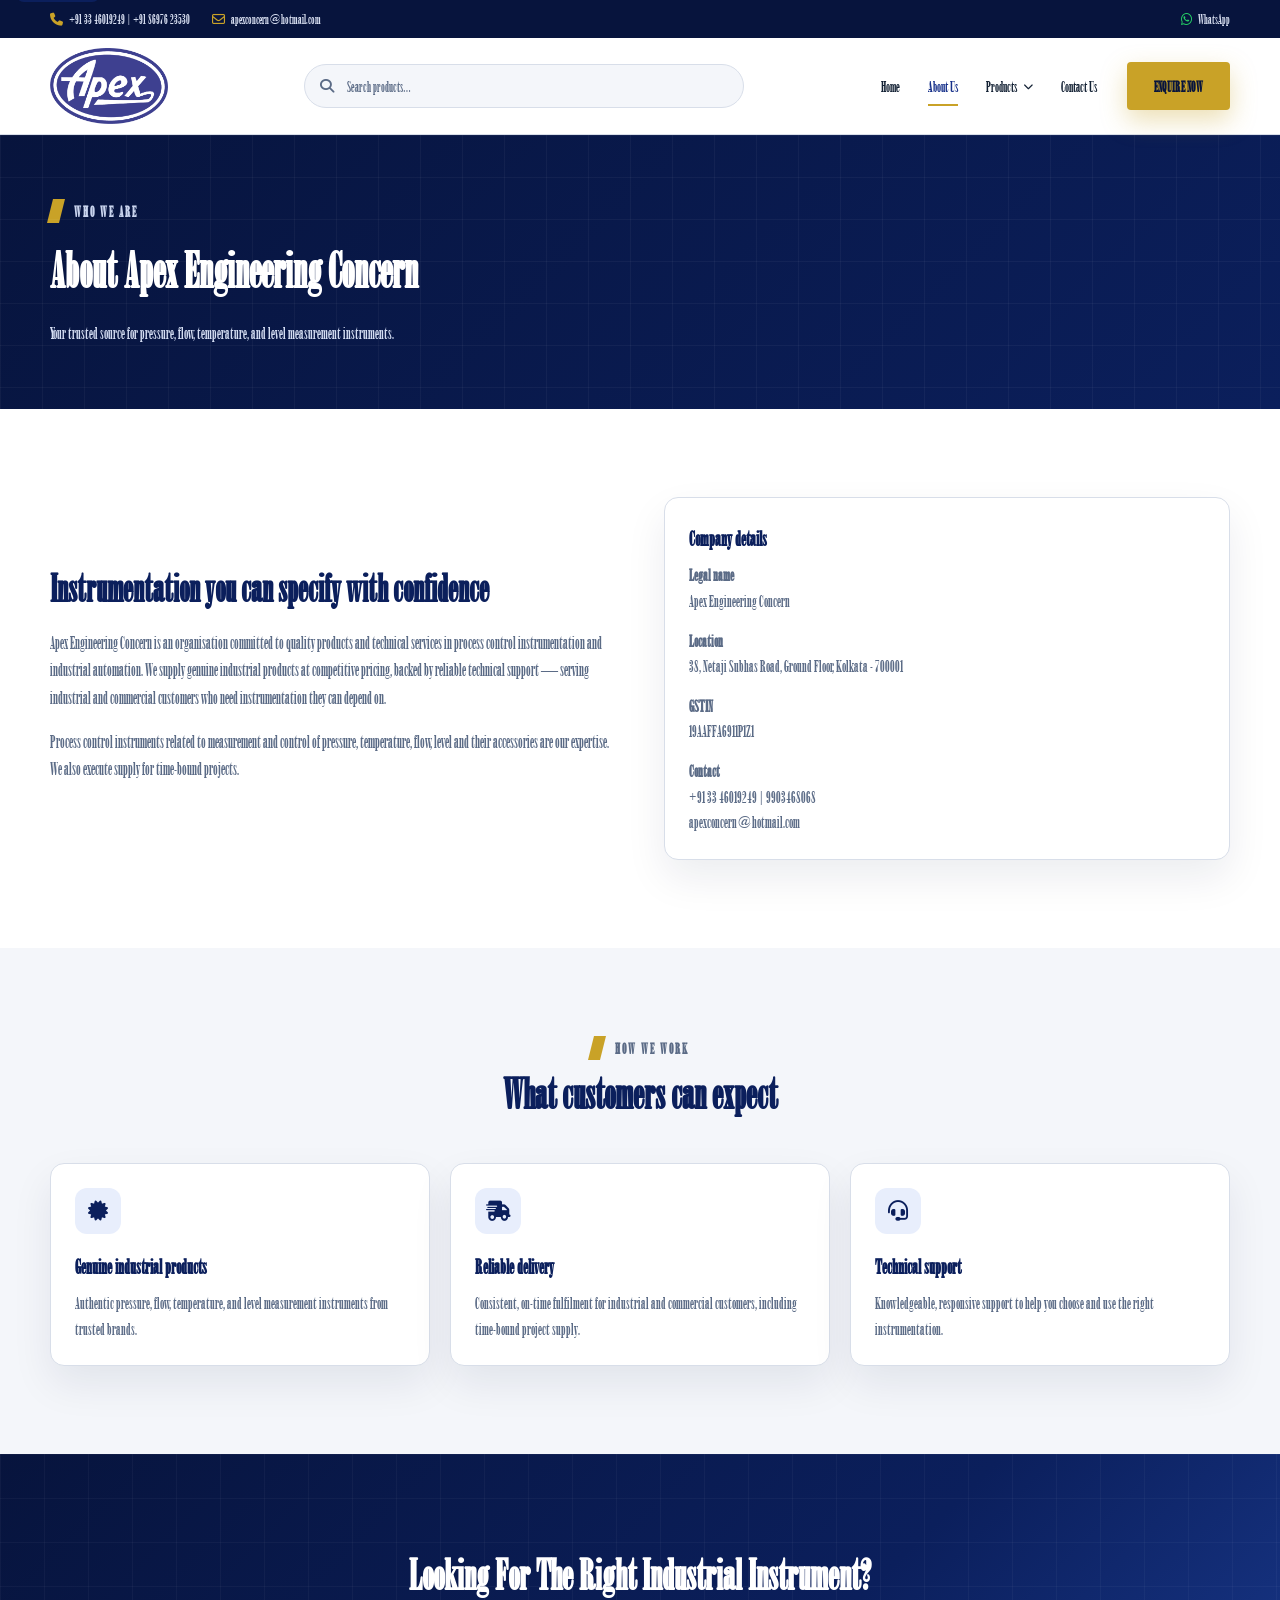
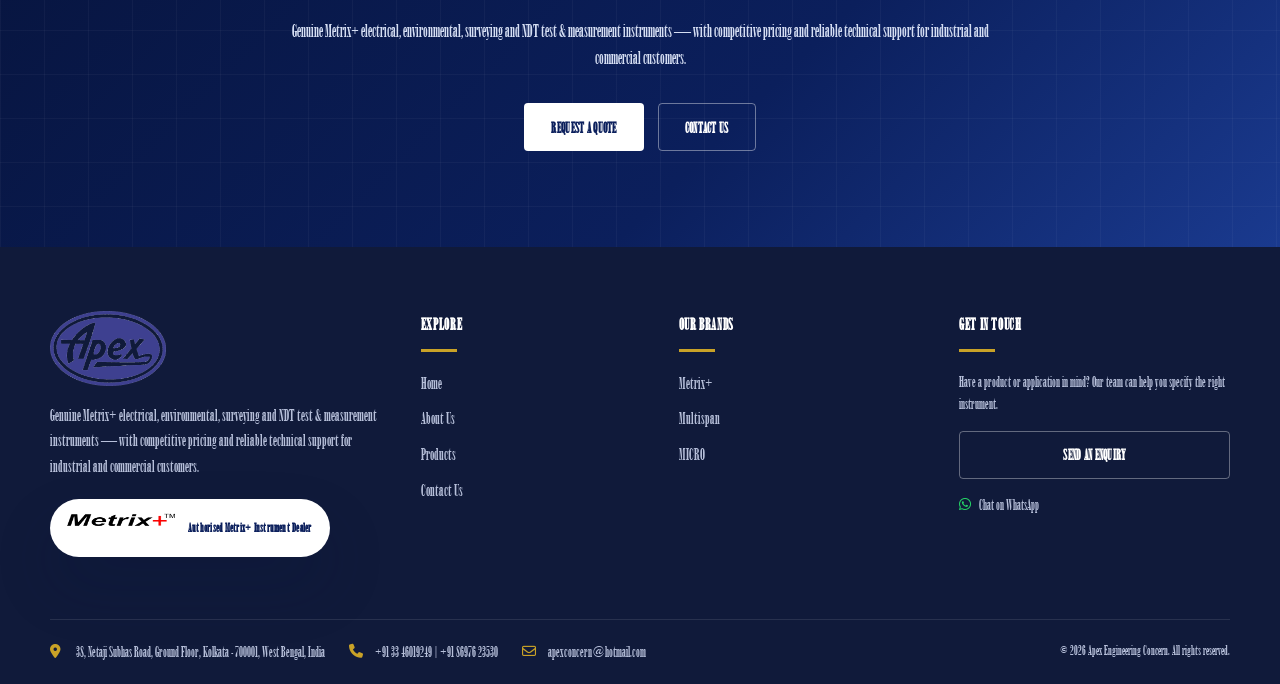
==== commit 4c715a00: "fonts" ====
--- a/about.html
+++ b/about.html
@@ -10,7 +10,7 @@
   <link rel="preconnect" href="https://fonts.gstatic.com" crossorigin>
   <link href="https://fonts.googleapis.com/css2?family=IBM+Plex+Sans:wght@400;500;600;700&family=IBM+Plex+Serif:wght@500;600;700&display=swap" rel="stylesheet">
   <link rel="stylesheet" href="https://cdnjs.cloudflare.com/ajax/libs/font-awesome/6.5.2/css/all.min.css">
-  <link rel="stylesheet" href="css/style.css?v=1788582566">
+  <link rel="stylesheet" href="css/style.css?v=1788596807">
 </head>
 <body data-page="about">
   <div id="site-header"></div>
@@ -72,9 +72,9 @@
 
   <div id="site-footer"></div>
 
-  <script src="js/data.js?v=1788582566"></script>
-  <script src="js/render.js?v=1788582566"></script>
-  <script src="js/main.js?v=1788582566"></script>
-  <script src="js/interactions.js?v=1788582566"></script>
+  <script src="js/data.js?v=1788595388"></script>
+  <script src="js/render.js?v=1788595388"></script>
+  <script src="js/main.js?v=1788595388"></script>
+  <script src="js/interactions.js?v=1788595388"></script>
 </body>
 </html>
--- a/css/style.css
+++ b/css/style.css
@@ -1,3 +1,11 @@
+@font-face {
+  font-family: "Bodoni MT Poster Compressed";
+  src: url("../fonts/BOD_PSTC.TTF") format("truetype");
+  font-weight: normal;
+  font-style: normal;
+  font-display: swap;
+}
+
 :root {
   --navy: #0b1f5c;
   --navy-deep: #07143d;
@@ -20,8 +28,8 @@
   --header-h: 96px;
   --header-h-scrolled: 72px;
   --ease: cubic-bezier(0.22, 1, 0.36, 1);
-  --font: "IBM Plex Sans", "Segoe UI", sans-serif;
-  --serif: "IBM Plex Serif", Georgia, serif;
+  --font: "Bodoni MT Poster Compressed", "IBM Plex Sans", "Segoe UI", sans-serif;
+  --serif: "Bodoni MT Poster Compressed", "IBM Plex Serif", Georgia, serif;
 }
 
 *,
@@ -32,6 +40,8 @@
 
 html {
   scroll-behavior: smooth;
+  overflow-x: hidden;
+  width: 100%;
 }
 
 body {
@@ -1661,8 +1671,10 @@
   box-shadow: var(--shadow-lg);
   max-width: 920px;
   width: 100%;
+  min-width: 0;
   max-height: 88vh;
   overflow-y: auto;
+  overflow-x: hidden;
   padding: 40px;
   transform: translateY(18px) scale(0.98);
   transition: transform 0.3s var(--ease);
@@ -1702,6 +1714,7 @@
   grid-template-columns: 0.85fr 1.15fr;
   gap: 32px;
   align-items: start;
+  min-width: 0;
 }
 
 .modal-media {
@@ -1711,6 +1724,7 @@
   aspect-ratio: 1 / 1;
   background: #eef2f8;
   border-radius: var(--radius);
+  min-width: 0;
   overflow: hidden;
 }
 
@@ -1720,6 +1734,10 @@
   width: calc(100% - 48px);
   height: calc(100% - 48px);
   object-fit: contain !important;
+}
+
+.modal-info {
+  min-width: 0;
 }
 
 .modal-media.is-placeholder {
@@ -2169,21 +2187,28 @@
   width: 16px;
 }
 
-/* Phone and email are both short, so they share one row instead of a line
-   each — only the address (which wraps) keeps its own line. */
-.footer-contact-inline {
+/* Address, phone and email all run together as one wrapping row instead of
+   three stacked lines — it only breaks onto a second line where the column
+   genuinely isn't wide enough (e.g. narrow mobile). */
+.footer-contact-oneline {
+  display: flex;
   flex-wrap: wrap;
-  column-gap: 20px;
   row-gap: 8px;
-}
-
-.footer-contact-inline a {
+  column-gap: 24px;
+}
+
+.footer-contact-oneline li {
+  align-items: center;
+  flex: 0 0 auto;
+}
+
+.footer-contact-oneline a {
   display: inline-flex;
   align-items: center;
   gap: 10px;
 }
 
-.footer-contact-inline i {
+.footer-contact-oneline i {
   margin-top: 0;
 }
 
@@ -2210,11 +2235,26 @@
 }
 
 .legal {
+  font-size: 13px;
+}
+
+/* Full-width bar under the four footer columns — address, phone and email
+   get the whole page width to line up on, the same way the header's own
+   top utility bar fits phone/email/WhatsApp on one line. Far more room
+   than squeezing all three into one narrow column. */
+.footer-bottom {
   margin-top: 44px;
   padding-top: 20px;
   border-top: 1px solid rgba(255, 255, 255, 0.1);
-  font-size: 13px;
-  text-align: center;
+  display: flex;
+  flex-wrap: wrap;
+  justify-content: space-between;
+  align-items: center;
+  gap: 12px 24px;
+}
+
+.footer-bottom .footer-contact-oneline {
+  margin-top: 0;
 }
 
 /* ============ Back to top ============ */
@@ -2410,6 +2450,25 @@
     grid-template-columns: 1fr;
   }
 
+  .footer-bottom {
+    flex-direction: column;
+    align-items: center;
+    text-align: center;
+  }
+
+  .footer-contact-oneline {
+    justify-content: center;
+  }
+
+  /* The address is the one line that's genuinely too long for a narrow
+     screen — give it the full row (where it can wrap normally) instead of
+     letting it force horizontal overflow; phone and email still share the
+     row below it. */
+  .footer-contact-oneline li:first-child {
+    flex-basis: 100%;
+    justify-content: center;
+  }
+
   .category-card {
     flex-basis: 240px;
     width: 240px;
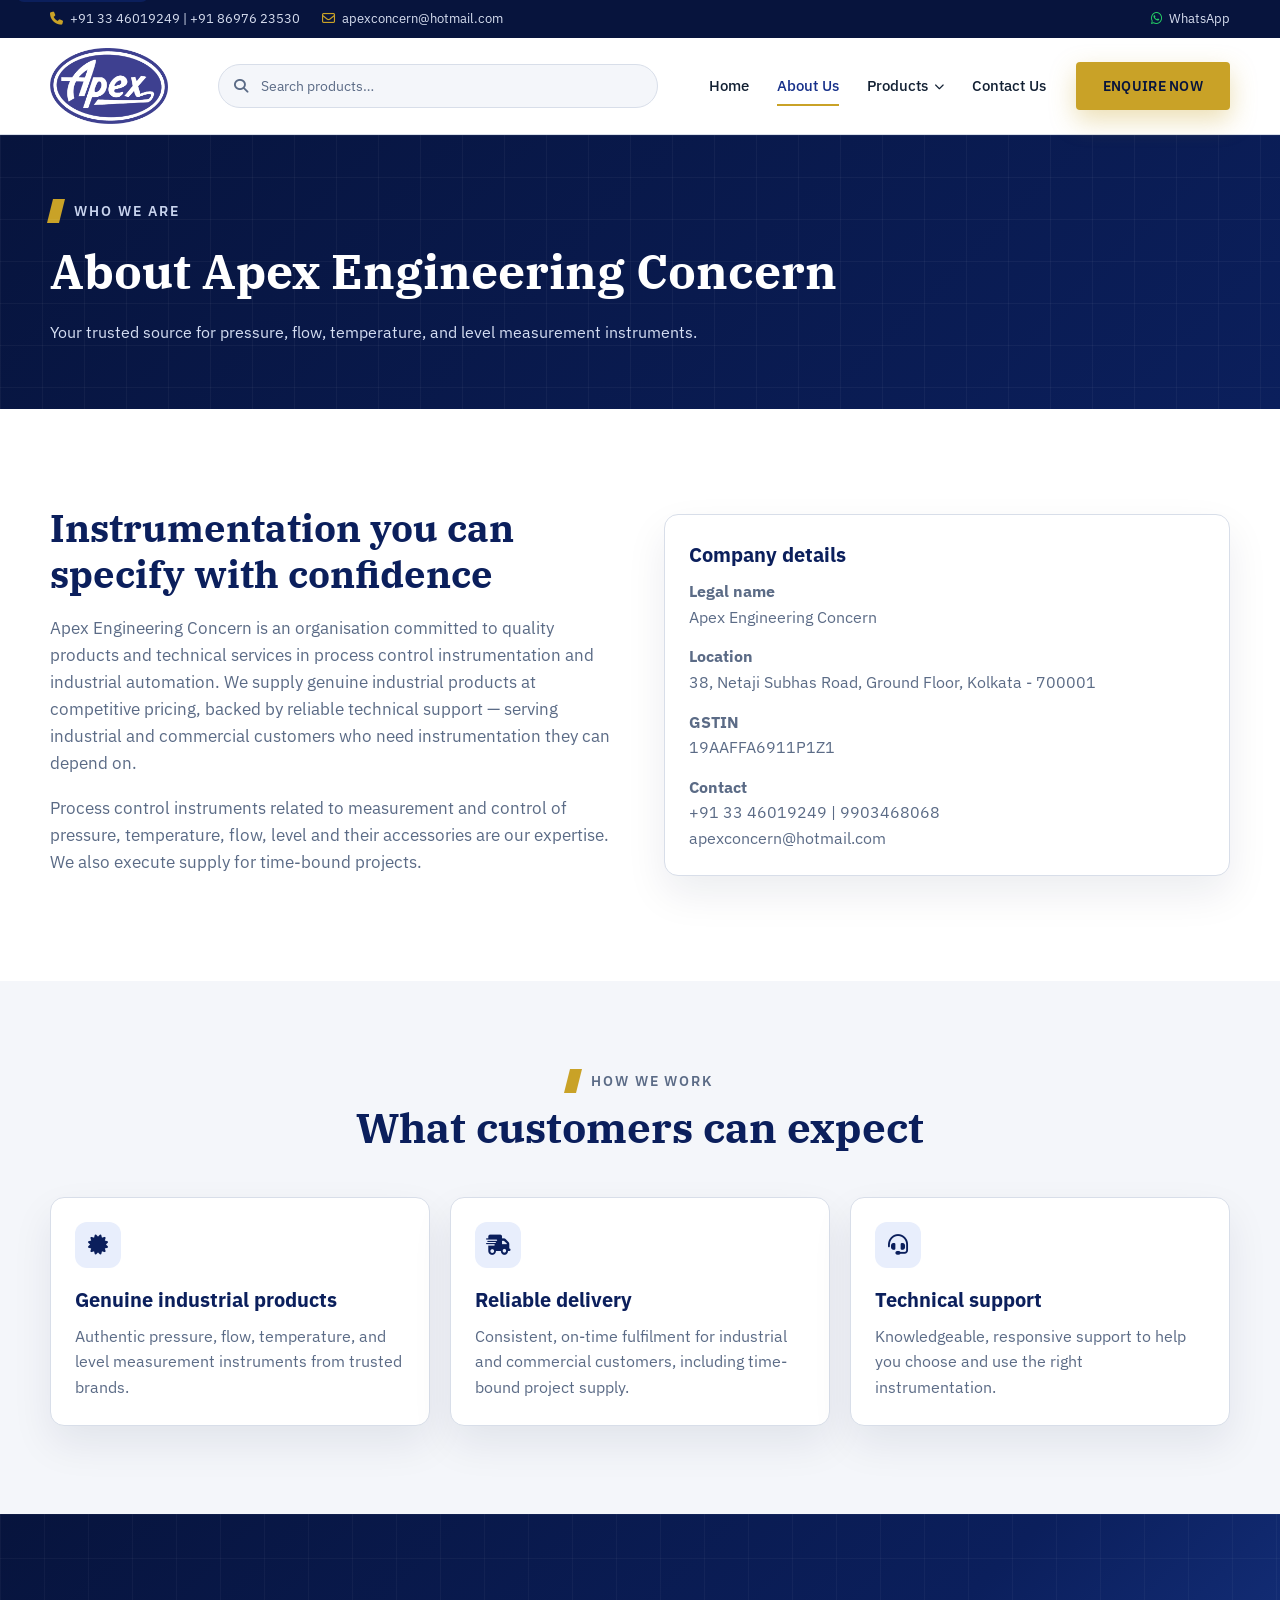
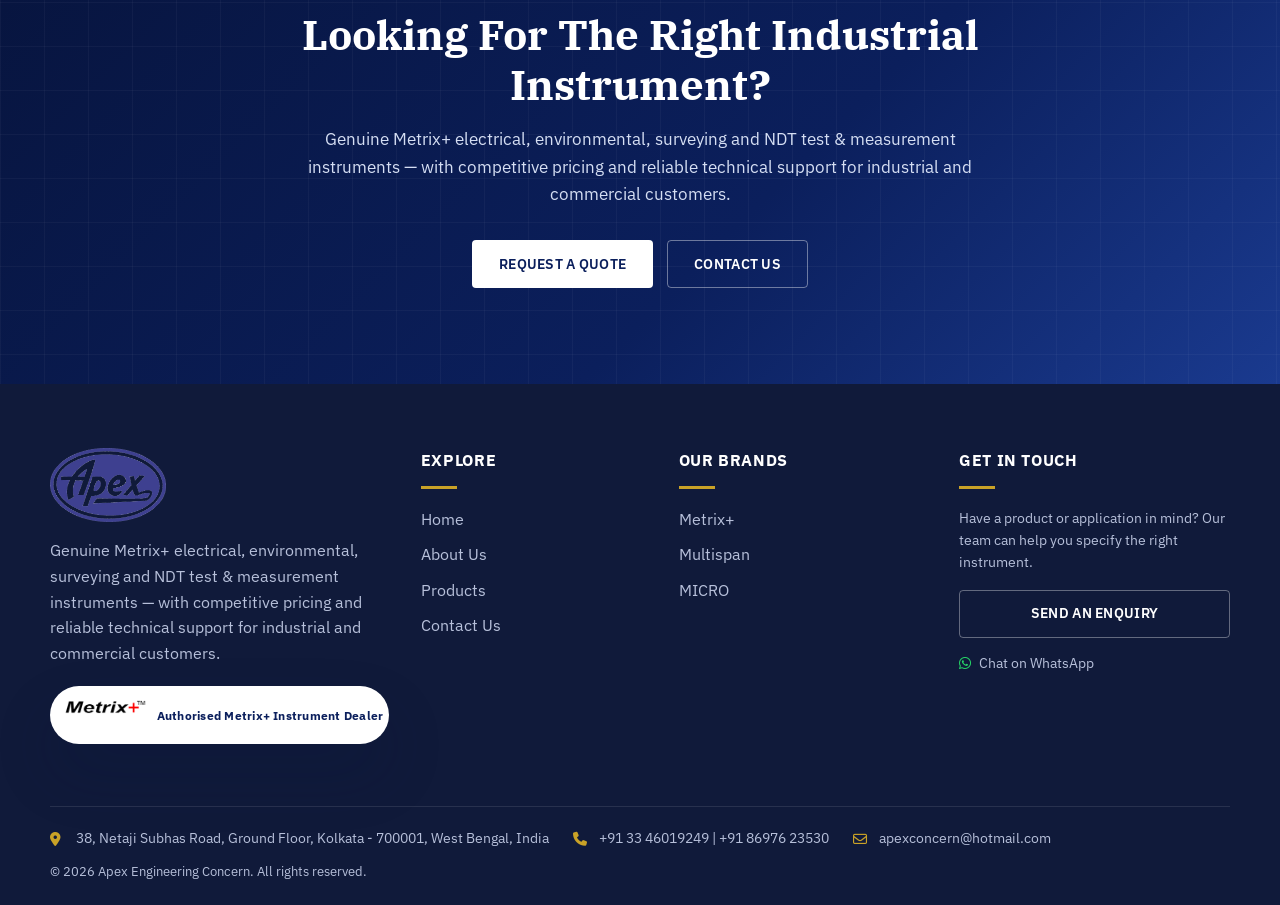
==== commit 52906751: "fonts updated" ====
--- a/about.html
+++ b/about.html
@@ -10,7 +10,7 @@
   <link rel="preconnect" href="https://fonts.gstatic.com" crossorigin>
   <link href="https://fonts.googleapis.com/css2?family=IBM+Plex+Sans:wght@400;500;600;700&family=IBM+Plex+Serif:wght@500;600;700&display=swap" rel="stylesheet">
   <link rel="stylesheet" href="https://cdnjs.cloudflare.com/ajax/libs/font-awesome/6.5.2/css/all.min.css">
-  <link rel="stylesheet" href="css/style.css?v=1788596807">
+  <link rel="stylesheet" href="css/style.css?v=1788696299">
 </head>
 <body data-page="about">
   <div id="site-header"></div>
--- a/css/style.css
+++ b/css/style.css
@@ -1,11 +1,3 @@
-@font-face {
-  font-family: "Bodoni MT Poster Compressed";
-  src: url("../fonts/BOD_PSTC.TTF") format("truetype");
-  font-weight: normal;
-  font-style: normal;
-  font-display: swap;
-}
-
 :root {
   --navy: #0b1f5c;
   --navy-deep: #07143d;
@@ -28,8 +20,8 @@
   --header-h: 96px;
   --header-h-scrolled: 72px;
   --ease: cubic-bezier(0.22, 1, 0.36, 1);
-  --font: "Bodoni MT Poster Compressed", "IBM Plex Sans", "Segoe UI", sans-serif;
-  --serif: "Bodoni MT Poster Compressed", "IBM Plex Serif", Georgia, serif;
+  --font: "IBM Plex Sans", "Segoe UI", sans-serif;
+  --serif: "IBM Plex Serif", Georgia, serif;
 }
 
 *,
